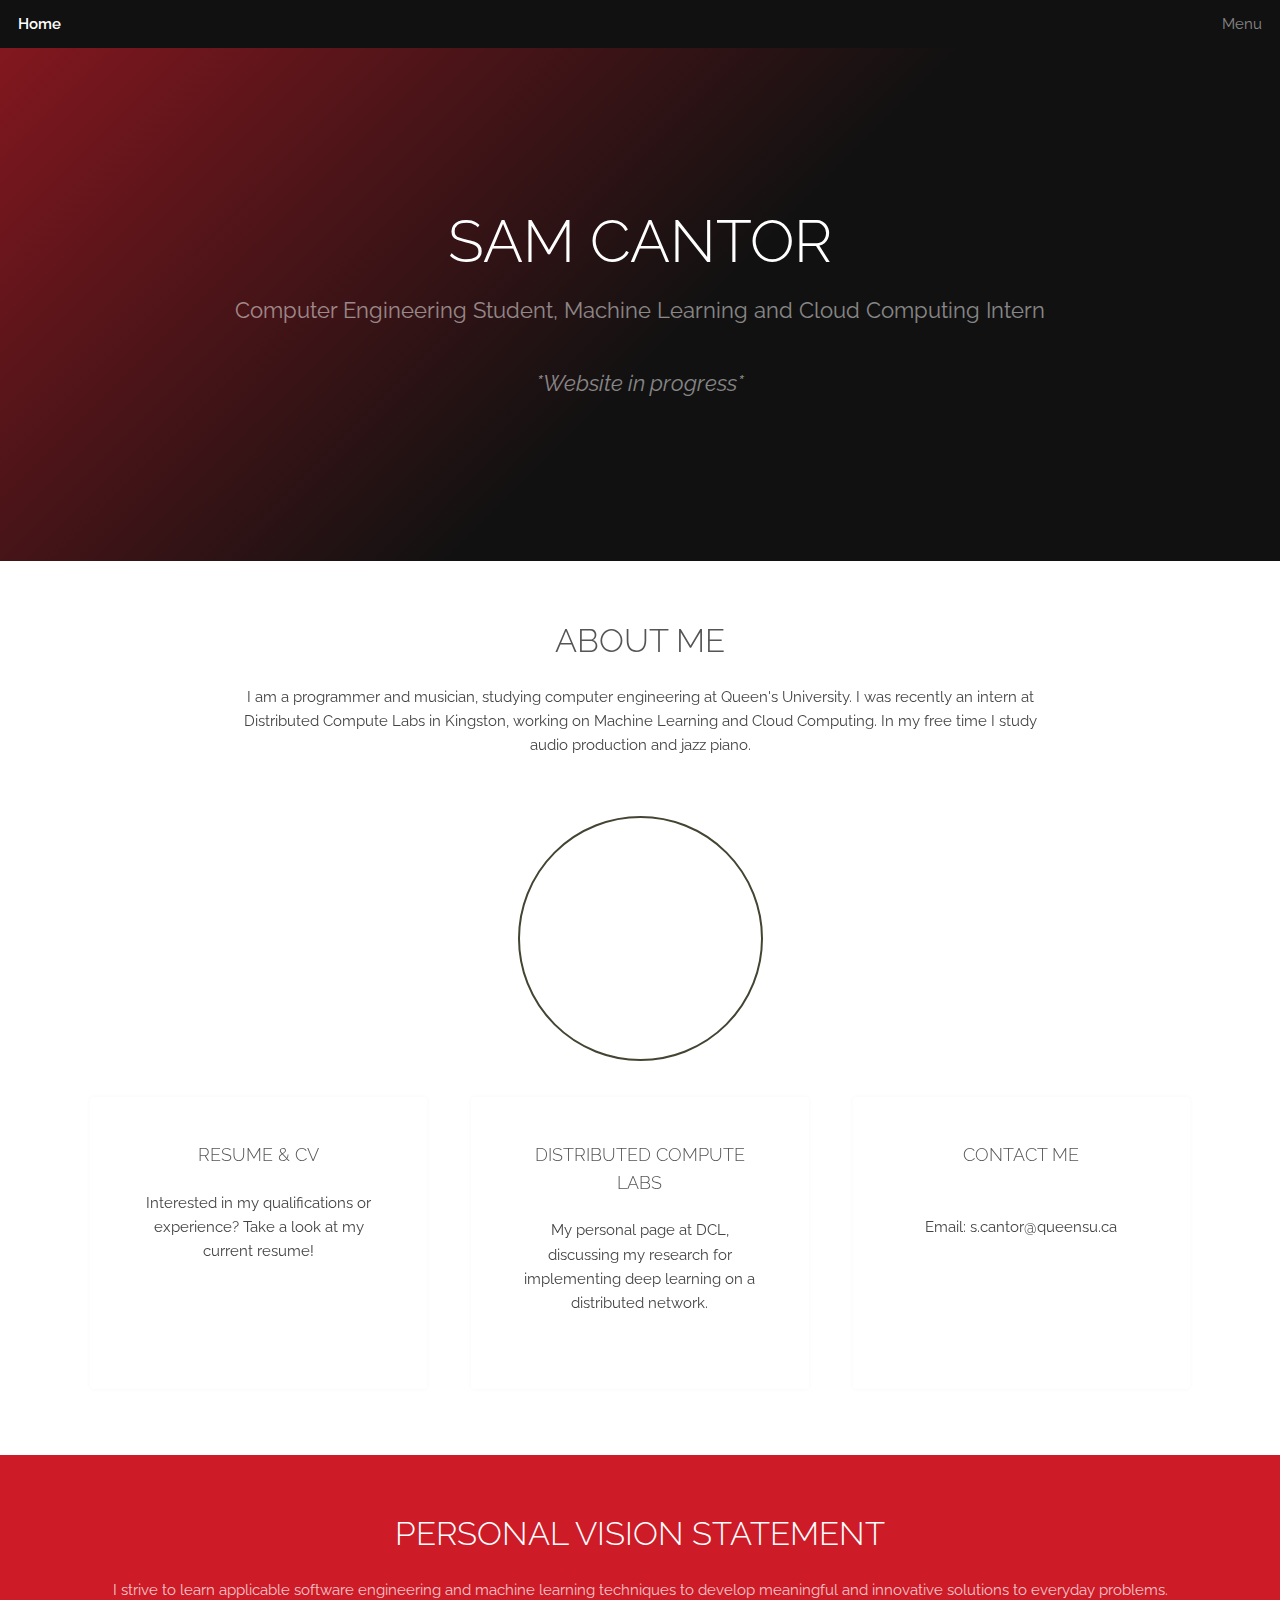
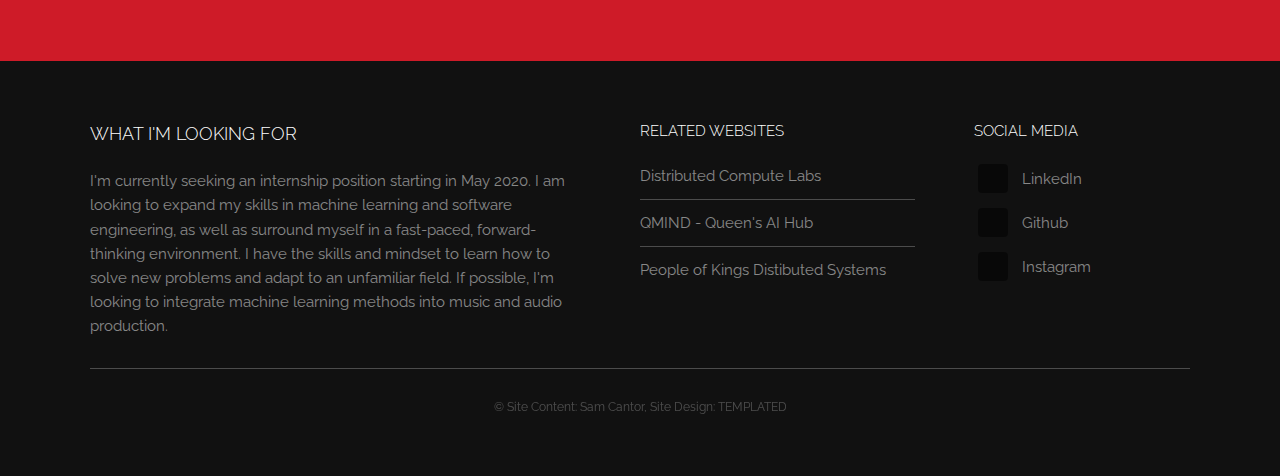
==== index.html @ db8bea30 "adding files from desktop" ====
﻿<!DOCTYPE HTML>
<!--
	Industrious by TEMPLATED
	templated.co @templatedco
	Released for free under the Creative Commons Attribution 3.0 license (templated.co/license)
-->
<html>
	<head>
		<title>Sam Cantor's Website</title>
		<meta charset="utf-8" />
		<meta name="viewport" content="width=device-width, initial-scale=1, user-scalable=no" />
		<meta name="description" content="" />
		<meta name="keywords" content="" />
		<link rel="stylesheet" href="assets/css/main.css" />
	</head>
	<body class="is-preload">

		<!-- Header -->
			<header id="header">
				<a class="logo" href="index.html">Home</a>
				<nav>
					<a href="#menu">Menu</a>
				</nav>
			</header>

		<!-- Nav -->
			<nav id="menu">
				<ul class="links">
					<li><a href="index.html">Home</a></li>
					<li><a href="resume.html">Resume & CV</a></li>
					<li><a href="projects.html">Projects</a></li>
					<!-- <li><a href="elements.html">Elements</a></li>
					<li><a href="generic.html">Generic</a></li> -->
				</ul>
			</nav>

		<!-- Banner -->
			<section id="banner">
				<div class="inner">
					<h1>Sam Cantor</h1>
					<p>Computer Engineering Student, Machine Learning and Cloud Computing Intern <br> <br>
						<i>*Website in progress*</i></p>
				</div>
				<picture src="images/campq"></picture>
			</section>

		<!-- Highlights -->
			<section class="wrapper">
				<div class="inner">
					
					<header class="special">
						<h2>About Me</h2>
						<p>I am a programmer and musician, studying computer engineering at Queen's University. I was recently an intern at
							Distributed Compute Labs in Kingston, working on Machine Learning and Cloud Computing. In my free time I study
							audio production and jazz piano.
						</p>
					</header>
					<div class ='headshot'></div>
					<div class="highlights">
						<section>
							<div class="content">
								<header>
									<a href="resume.html" class="icon fa-vcard-o"><span class="label">Icon</span></a>
									<h3>Resume & CV</h3>
								</header>
								<p>Interested in my qualifications or experience? Take a look at my current resume!</p>
							</div>
						</section>
						<section>
							<div class="content">
								<header>
									<a href="https://people.kingsds.network/samcantor/" class="icon fa-line-chart"><span class="label">Icon</span></a>
									<h3>Distributed Compute Labs</h3>
								</header>
								<p>My personal page at DCL, discussing my research for implementing deep learning on a distributed network.</p>
							</div>
						</section>
						<section>
							<div class="content">
								<header>
									<a id="contact-button" class="icon fa-qrcode"><span class="label">Icon</span></a>
									<h3>Contact Me</h3>
								</header>
								<br>
								<p>Email: s.cantor@queensu.ca <br></p>
								<!-- <p>If you'd like to reach out to me regarding any questions, ideas, or collaborations.</p> -->
							</div>
						</section>
						<!--
						<section>
							<div class="content">
								<header>
									<a href="#" class="icon fa-files-o"><span class="label">Icon</span></a>
									<h3>Research Papers</h3>
								</header>
								<p>Informal research papers covering my current areas of study. Topics include Deep Learning, Cloud Computing,
									Natural Language Processing, and more.
								</p>
							</div>
						</section>
						<section>
							<div class="content">
								<header>
									<a href="projects.html" class="icon fa-floppy-o"><span class="label">Icon</span></a>
									<h3>Projects</h3>
								</header>
								<p>A glimpse at some of my past and current programming projects, including Machine Learning applications and other related fields.</p>
							</div>
						</section>
						<section>
							<div class="content">
								<header>
									<a href="#" class="icon fa-music"><span class="label">Icon</span></a>
									<h3>My Music</h3>
								</header>
								<p>My music qualifications and experience, along with some recordings of my music.</p> 
							</div>
						</section>
					-->
					</div>
				</div>
			</section>

		<!-- CTA -->
			<section id="cta" class="wrapper">
				<div class="inner">
					<h2>Personal Vision Statement</h2>
					<p>I strive to learn applicable software engineering and machine learning techniques to develop meaningful and
						innovative solutions to everyday problems.
					</p>
				</div>
			</section>

			
		<!-- Testimonials -->
		<!--
			<section class="wrapper">
				<div class="inner">
					<header class="special">
						<h2>Faucibus consequat lorem</h2>
						<p>In arcu accumsan arcu adipiscing accumsan orci ac. Felis id enim aliquet. Accumsan ac integer lobortis commodo ornare aliquet accumsan erat tempus amet porttitor.</p>
					</header>
					<div class="testimonials">
						<section>
							<div class="content">
								<blockquote>
									<p>Nunc lacinia ante nunc ac lobortis ipsum. Interdum adipiscing gravida odio porttitor sem non mi integer non faucibus.</p>
								</blockquote>
								<div class="author">
									<div class="image">
										<img src="images/pic01.jpg" alt="" />
									</div>
									<p class="credit">- <strong>Jane Doe</strong> <span>CEO - ABC Inc.</span></p>
								</div>
							</div>
						</section>
						<section>
							<div class="content">
								<blockquote>
									<p>Nunc lacinia ante nunc ac lobortis ipsum. Interdum adipiscing gravida odio porttitor sem non mi integer non faucibus.</p>
								</blockquote>
								<div class="author">
									<div class="image">
										<img src="images/pic03.jpg" alt="" />
									</div>
									<p class="credit">- <strong>John Doe</strong> <span>CEO - ABC Inc.</span></p>
								</div>
							</div>
						</section>
						<section>
							<div class="content">
								<blockquote>
									<p>Nunc lacinia ante nunc ac lobortis ipsum. Interdum adipiscing gravida odio porttitor sem non mi integer non faucibus.</p>
								</blockquote>
								<div class="author">
									<div class="image">
										<img src="images/pic02.jpg" alt="" />
									</div>
									<p class="credit">- <strong>Janet Smith</strong> <span>CEO - ABC Inc.</span></p>
								</div>
							</div>
						</section>
					</div>
				</div>
			</section>
		-->
		
		<!-- Footer -->
			<footer id="footer">
				<div class="inner">
					<div class="content">
						<section>
							<h3>What I'm Looking For</h3>
							<p>I'm currently seeking an internship position starting in May 2020. I am looking to expand my skills in machine learning and software engineering,
								as well as surround myself in a fast-paced, forward-thinking environment. I have the skills and mindset to learn how to solve new problems and adapt
								to an unfamiliar field. If possible, I'm looking to integrate machine learning methods into music and audio production.
							</p>
						</section>
						<section>
							<h4>Related Websites</h4>
							<ul class="alt">
								<li><a href="https://distributed.computer/">Distributed Compute Labs</a></li>
								<li><a href="https://www.qmind.ca">QMIND - Queen's AI Hub</a></li>
								<li><a href="https://people.kingsds.network/">People of Kings Distibuted Systems</a></li>
							</ul>
						</section>
						<section>
							<h4>Social Media</h4>
							<ul class="plain">
								<li><a href="https://www.linkedin.com/in/sam-cantor/" target = "_blank"><i class="icon fa-linkedin">&nbsp;</i>LinkedIn</a></li>
								<li><a href="https://github.com/sjcantor" target = "_blank"><i class="icon fa-github">&nbsp;</i>Github</a></li>
								<li><a href="https://www.instagram.com/samcantor91/" target = "_blank"><i class="icon fa-instagram">&nbsp;</i>Instagram</a></li>
							</ul>
						</section>
					</div>
					<div class="copyright">
						&copy; Site Content: Sam Cantor, Site Design: <a href="https://templated.co/">TEMPLATED</a>
					</div>
				</div>
			</footer>

		<script>
			window.onload = function() {
		
				document.querySelector('#contact-button').addEventListener('click', function() {
				copyEmail();
				})

			}
		</script>

		<!-- Scripts -->
			<script src="assets/js/jquery.min.js"></script>
			<script src="assets/js/browser.min.js"></script>
			<script src="assets/js/breakpoints.min.js"></script>
			<script src="assets/js/util.js"></script>
			<script src="assets/js/main.js"></script>

	</body>
</html>
---- assets/css/main.css ----
@import url(font-awesome.min.css);
@import url("https://fonts.googleapis.com/css?family=Raleway:200,300,400,500,600");
/*
	Industrious by TEMPLATED
	templated.co @templatedco
	Released for free under the Creative Commons Attribution 3.0 license (templated.co/license)
*/
/* Basic */
@-ms-viewport {
  width: device-width; }
body {
  -ms-overflow-style: scrollbar; }

@media screen and (max-width: 480px) {
  html, body {
    min-width: 320px; } }
html {
  box-sizing: border-box; }

*, *:before, *:after {
  box-sizing: inherit; }

.headshot {
  position: relative;
  height: calc(735px/3);
  width: calc(735px/3);
  background-image: url(../../images/sam.jpg); /* 800px × 735px */
  background-size: cover;
  /* background-position: 95% 50%; */
  border: 2px solid #443;
  border-radius: 100%;
  margin-right: 1.5em;
  margin-top: 1em;
  margin-bottom: 1em;
  /* float: left; */
  margin: 0 auto;
}

body {
  background: #ffffff; }
  body.is-preload *, body.is-preload *:before, body.is-preload *:after {
    -moz-animation: none !important;
    -webkit-animation: none !important;
    -ms-animation: none !important;
    animation: none !important;
    -moz-transition: none !important;
    -webkit-transition: none !important;
    -ms-transition: none !important;
    transition: none !important; }

html, body, div, span, applet, object,
iframe, h1, h2, h3, h4, h5, h6, p, blockquote,
pre, a, abbr, acronym, address, big, cite,
code, del, dfn, em, img, ins, kbd, q, s, samp,
small, strike, strong, sub, sup, tt, var, b,
u, i, center, dl, dt, dd, ol, ul, li, fieldset,
form, label, legend, table, caption, tbody,
tfoot, thead, tr, th, td, article, aside,
canvas, details, embed, figure, figcaption,
footer, header, hgroup, menu, nav, output, ruby,
section, summary, time, mark, audio, video {
  margin: 0;
  padding: 0;
  border: 0;
  font-size: 100%;
  font: inherit;
  vertical-align: baseline; }

article, aside, details, figcaption, figure,
footer, header, hgroup, menu, nav, section {
  display: block; }

body {
  line-height: 1; }

ol, ul {
  list-style: none; }

blockquote, q {
  quotes: none; }
  blockquote:before, blockquote:after, q:before, q:after {
    content: '';
    content: none; }

table {
  border-collapse: collapse;
  border-spacing: 0; }

body {
  -webkit-text-size-adjust: none; }

mark {
  background-color: transparent;
  color: inherit; }

input::-moz-focus-inner {
  border: 0;
  padding: 0; }

input, select, textarea {
  -moz-appearance: none;
  -webkit-appearance: none;
  -ms-appearance: none;
  appearance: none; }

/* Typography */
html {
  font-size: 13pt; }
  @media screen and (max-width: 1680px) {
    html {
      font-size: 11pt; } }
  @media screen and (max-width: 980px) {
    html {
      font-size: 12pt; } }
  @media screen and (max-width: 480px) {
    html {
      font-size: 11pt; } }

body {
  background-color: #ffffff;
  color: #444444; }

body, input, select, textarea {
  font-family: "Raleway", Arial, Helvetica, sans-serif;
  font-weight: 400;
  font-size: 1rem;
  line-height: 1.65; }

a {
  -moz-transition: color 0.2s ease-in-out;
  -webkit-transition: color 0.2s ease-in-out;
  -ms-transition: color 0.2s ease-in-out;
  transition: color 0.2s ease-in-out;
  text-decoration: underline; }
  a:hover {
    text-decoration: none; }

strong, b {
  font-weight: 600; }

em, i {
  font-style: italic; }

p {
  margin: 0 0 2rem 0; }

header.special {
  text-align: center;
  margin-bottom: 4rem; }
  header.special p {
    max-width: 75%;
    margin-left: auto;
    margin-right: auto; }

h1, h2, h3, h4, h5, h6 {
  font-weight: 300;
  line-height: 1.5;
  text-transform: uppercase;
  margin: 0 0 1.5rem 0; }
  h1 a, h2 a, h3 a, h4 a, h5 a, h6 a {
    color: inherit;
    text-decoration: none; }

h1 {
  font-size: 3rem;
  line-height: 1.2; }

h2 {
  font-size: 2.25rem;
  line-height: 1.3; }

h3 {
  font-size: 1.25rem; }

h4 {
  font-size: 1rem; }

h5 {
  font-size: 0.9rem; }

h6 {
  font-size: 0.7rem; }

@media screen and (max-width: 736px) {
  h1 {
    font-size: 2.75rem;
    line-height: 1.3; }

  h2 {
    font-size: 1.75rem;
    line-height: 1.5; }

  h3 {
    font-size: 1.25rem; } }
sub {
  font-size: 0.8rem;
  position: relative;
  top: 0.5rem; }

sup {
  font-size: 0.8rem;
  position: relative;
  top: -0.5rem; }

blockquote {
  border-left: solid 0.5rem;
  font-style: italic;
  margin: 0 0 2rem 0;
  padding: 1rem 0 1rem 2rem; }

code {
  border-radius: 4px;
  border: solid 1px;
  font-family: "Courier New", monospace;
  font-size: 0.9rem;
  margin: 0 0.25rem;
  padding: 0.25rem 0.65rem; }

pre {
  -webkit-overflow-scrolling: touch;
  font-family: "Courier New", monospace;
  font-size: 0.9rem;
  margin: 0 0 2rem 0; }
  pre code {
    display: block;
    line-height: 1.75;
    padding: 1rem 1.5rem;
    overflow-x: auto; }

hr {
  border: 0;
  border-bottom: solid 1px;
  margin: 2rem 0; }
  hr.major {
    margin: 4rem 0; }

input, select, textarea {
  color: #555555; }

a {
  color: #ce1b28; }

strong, b {
  color: #555555; }

h1, h2, h3, h4, h5, h6 {
  color: #555555; }

blockquote {
  border-left-color: rgba(0, 0, 0, 0.25); }

code {
  background: rgba(0, 0, 0, 0.075);
  border-color: rgba(0, 0, 0, 0.25); }

hr {
  border-bottom-color: rgba(0, 0, 0, 0.25); }

/* Inner */
.inner {
  margin: 0 auto;
  width: 75rem;
  max-width: calc(100% - 6rem); }
  @media screen and (max-width: 480px) {
    .inner {
      max-width: calc(100% - 3rem); } }

/* Button */
input[type="submit"],
input[type="reset"],
input[type="button"],
button,
.button {
  -moz-appearance: none;
  -webkit-appearance: none;
  -ms-appearance: none;
  appearance: none;
  -moz-transition: background-color 0.2s ease-in-out, box-shadow 0.2s ease-in-out, color 0.2s ease-in-out;
  -webkit-transition: background-color 0.2s ease-in-out, box-shadow 0.2s ease-in-out, color 0.2s ease-in-out;
  -ms-transition: background-color 0.2s ease-in-out, box-shadow 0.2s ease-in-out, color 0.2s ease-in-out;
  transition: background-color 0.2s ease-in-out, box-shadow 0.2s ease-in-out, color 0.2s ease-in-out;
  border: 0;
  border-radius: 4px;
  cursor: pointer;
  display: inline-block;
  font-weight: 600;
  height: 3.25rem;
  line-height: 3.25rem;
  padding: 0 1.75rem;
  text-align: center;
  text-decoration: none;
  white-space: nowrap; }
  input[type="submit"].small,
  input[type="reset"].small,
  input[type="button"].small,
  button.small,
  .button.small {
    font-size: 0.8rem;
    height: 2.4375rem;
    line-height: 2.4375rem;
    padding: 0 1.25rem; }
  input[type="submit"].large,
  input[type="reset"].large,
  input[type="button"].large,
  button.large,
  .button.large {
    font-size: 1.35rem;
    height: 4.0625rem;
    line-height: 4.0625rem;
    padding: 0 2rem; }
  input[type="submit"].wide,
  input[type="reset"].wide,
  input[type="button"].wide,
  button.wide,
  .button.wide {
    min-width: 13rem; }
  input[type="submit"].icon:before,
  input[type="reset"].icon:before,
  input[type="button"].icon:before,
  button.icon:before,
  .button.icon:before {
    margin-right: 0.5rem; }
  input[type="submit"].fit,
  input[type="reset"].fit,
  input[type="button"].fit,
  button.fit,
  .button.fit {
    width: 100%; }
  input[type="submit"].disabled, input[type="submit"]:disabled,
  input[type="reset"].disabled,
  input[type="reset"]:disabled,
  input[type="button"].disabled,
  input[type="button"]:disabled,
  button.disabled,
  button:disabled,
  .button.disabled,
  .button:disabled {
    pointer-events: none;
    opacity: 0.25; }

input[type="submit"],
input[type="reset"],
input[type="button"],
button,
.button {
  background-color: transparent;
  box-shadow: inset 0 0 0 1px #555555;
  color: #555555 !important; }
  input[type="submit"]:hover,
  input[type="reset"]:hover,
  input[type="button"]:hover,
  button:hover,
  .button:hover {
    box-shadow: inset 0 0 0 1px #ce1b28;
    color: #ce1b28 !important; }
    input[type="submit"]:hover:active,
    input[type="reset"]:hover:active,
    input[type="button"]:hover:active,
    button:hover:active,
    .button:hover:active {
      background-color: rgba(206, 27, 40, 0.25); }
  input[type="submit"].primary,
  input[type="reset"].primary,
  input[type="button"].primary,
  button.primary,
  .button.primary {
    box-shadow: none;
    background-color: #ce1b28;
    color: #ffffff !important; }
    input[type="submit"].primary:hover,
    input[type="reset"].primary:hover,
    input[type="button"].primary:hover,
    button.primary:hover,
    .button.primary:hover {
      background-color: #e2212f;
      box-shadow: none; }
      input[type="submit"].primary:hover:active,
      input[type="reset"].primary:hover:active,
      input[type="button"].primary:hover:active,
      button.primary:hover:active,
      .button.primary:hover:active {
        background-color: #b71824; }

/* Form */
form {
  margin: 0 0 2rem 0; }

input[type="text"],
input[type="password"],
input[type="email"],
input[type="tel"],
input[type="search"],
input[type="url"],
select,
textarea {
  -moz-appearance: none;
  -webkit-appearance: none;
  -ms-appearance: none;
  appearance: none;
  border-radius: 4px;
  border: none;
  border: solid 1px;
  color: inherit;
  display: block;
  outline: 0;
  padding: 0 1rem;
  text-decoration: none;
  width: 100%; }
  input[type="text"]:invalid,
  input[type="password"]:invalid,
  input[type="email"]:invalid,
  input[type="tel"]:invalid,
  input[type="search"]:invalid,
  input[type="url"]:invalid,
  select:invalid,
  textarea:invalid {
    box-shadow: none; }

label {
  display: block;
  font-size: 1rem;
  font-weight: 600;
  margin: 0 0 1rem 0; }

input[type="text"],
input[type="password"],
input[type="email"],
input[type="tel"],
input[type="search"],
input[type="url"] {
  height: 3.25rem; }

select {
  background-size: 1.25rem;
  background-repeat: no-repeat;
  background-position: calc(100% - 1rem) center;
  height: 3.25rem;
  padding-right: 3.25rem;
  text-overflow: ellipsis; }
  select:focus::-ms-value {
    background-color: transparent; }
  select::-ms-expand {
    display: none; }

textarea {
  padding: 0.75rem 1rem; }

input[type="checkbox"],
input[type="radio"] {
  -moz-appearance: none;
  -webkit-appearance: none;
  -ms-appearance: none;
  appearance: none;
  display: block;
  float: left;
  margin-right: -2rem;
  opacity: 0;
  width: 1rem;
  z-index: -1; }
  input[type="checkbox"] + label,
  input[type="radio"] + label {
    text-decoration: none;
    cursor: pointer;
    display: inline-block;
    font-size: 1rem;
    font-weight: 400;
    padding-left: 2.825rem;
    padding-right: 0.875rem;
    position: relative; }
    input[type="checkbox"] + label:before,
    input[type="radio"] + label:before {
      -moz-osx-font-smoothing: grayscale;
      -webkit-font-smoothing: antialiased;
      font-family: FontAwesome;
      font-style: normal;
      font-weight: normal;
      text-transform: none !important; }
    input[type="checkbox"] + label:before,
    input[type="radio"] + label:before {
      border-radius: 4px;
      border: solid 1px;
      content: '';
      display: inline-block;
      height: 1.95rem;
      left: 0;
      line-height: 1.86875rem;
      position: absolute;
      text-align: center;
      top: -0.1625rem;
      width: 1.95rem; }
  input[type="checkbox"]:checked + label:before,
  input[type="radio"]:checked + label:before {
    content: '\f00c'; }

input[type="checkbox"] + label:before {
  border-radius: 4px; }

input[type="radio"] + label:before {
  border-radius: 100%; }

::-webkit-input-placeholder {
  opacity: 1.0; }

:-moz-placeholder {
  opacity: 1.0; }

::-moz-placeholder {
  opacity: 1.0; }

:-ms-input-placeholder {
  opacity: 1.0; }

label {
  color: #555555; }

input[type="text"],
input[type="password"],
input[type="email"],
input[type="tel"],
input[type="search"],
input[type="url"],
select,
textarea {
  background-color: rgba(0, 0, 0, 0.075);
  border-color: rgba(0, 0, 0, 0.25); }
  input[type="text"]:focus,
  input[type="password"]:focus,
  input[type="email"]:focus,
  input[type="tel"]:focus,
  input[type="search"]:focus,
  input[type="url"]:focus,
  select:focus,
  textarea:focus {
    border-color: #ce1b28;
    box-shadow: 0 0 0 1px #ce1b28; }

select {
  background-image: url("data:image/svg+xml;charset=utf8,%3Csvg xmlns='http://www.w3.org/2000/svg' width='40' height='40' preserveAspectRatio='none' viewBox='0 0 40 40'%3E%3Cpath d='M9.4,12.3l10.4,10.4l10.4-10.4c0.2-0.2,0.5-0.4,0.9-0.4c0.3,0,0.6,0.1,0.9,0.4l3.3,3.3c0.2,0.2,0.4,0.5,0.4,0.9 c0,0.4-0.1,0.6-0.4,0.9L20.7,31.9c-0.2,0.2-0.5,0.4-0.9,0.4c-0.3,0-0.6-0.1-0.9-0.4L4.3,17.3c-0.2-0.2-0.4-0.5-0.4-0.9 c0-0.4,0.1-0.6,0.4-0.9l3.3-3.3c0.2-0.2,0.5-0.4,0.9-0.4S9.1,12.1,9.4,12.3z' fill='rgba(0, 0, 0, 0.25)' /%3E%3C/svg%3E"); }
  select option {
    color: #444444;
    background-color: #ffffff; }

input[type="checkbox"] + label,
input[type="radio"] + label {
  color: #444444; }
  input[type="checkbox"] + label:before,
  input[type="radio"] + label:before {
    background: rgba(0, 0, 0, 0.075);
    border-color: rgba(0, 0, 0, 0.25); }
input[type="checkbox"]:checked + label:before,
input[type="radio"]:checked + label:before {
  background-color: #ce1b28;
  border-color: #ce1b28;
  color: #ffffff; }
input[type="checkbox"]:focus + label:before,
input[type="radio"]:focus + label:before {
  border-color: #ce1b28;
  box-shadow: 0 0 0 1px #ce1b28; }

::-webkit-input-placeholder {
  color: #bbbbbb !important; }

:-moz-placeholder {
  color: #bbbbbb !important; }

::-moz-placeholder {
  color: #bbbbbb !important; }

:-ms-input-placeholder {
  color: #bbbbbb !important; }

/* List */
ol {
  list-style: decimal;
  margin: 0 0 2rem 0;
  padding-left: 1.25rem; }
  ol li {
    padding-left: 0.25rem; }

ul {
  list-style: disc;
  margin: 0 0 2rem 0;
  padding-left: 1rem; }
  ul li {
    padding-left: 0.325rem; }
  ul.plain {
    list-style: none;
    padding-left: 0; }
    ul.plain li {
      margin-bottom: 1rem; }
      ul.plain li .icon {
        border-radius: 4px;
        color: #ffffff;
        display: inline-block;
        margin-right: 1rem;
        text-align: center;
        width: 2rem;
        height: 2rem;
        line-height: 2rem;
        background: rgba(0, 0, 0, 0.5); }
  ul.alt {
    list-style: none;
    padding-left: 0; }
    ul.alt li {
      border-top: solid 1px;
      padding: 0.75rem 0; }
      ul.alt li:first-child {
        border-top: 0;
        padding-top: 0; }
      ul.alt li:last-child {
        padding-bottom: 0; }

dl {
  margin: 0 0 2rem 0; }
  dl dt {
    display: block;
    font-weight: 600;
    margin: 0 0 1rem 0; }
  dl dd {
    margin-left: 1.5rem; }

ul.alt li {
  border-top-color: rgba(0, 0, 0, 0.25); }

/* Table */
.table-wrapper {
  -webkit-overflow-scrolling: touch;
  overflow-x: auto; }

table {
  margin: 0 0 2rem 0;
  width: 100%; }
  table tbody tr {
    border: solid 1px;
    border-left: 0;
    border-right: 0; }
  table td {
    padding: 0.75rem 0.75rem; }
  table th {
    font-size: 0.9rem;
    font-weight: 600;
    padding: 0 0.75rem 0.75rem 0.75rem;
    text-align: left; }
  table thead {
    border-bottom: solid 2px; }
  table tfoot {
    border-top: solid 2px; }
  table.alt {
    border-collapse: separate; }
    table.alt tbody tr td {
      border: solid 1px;
      border-left-width: 0;
      border-top-width: 0; }
      table.alt tbody tr td:first-child {
        border-left-width: 1px; }
    table.alt tbody tr:first-child td {
      border-top-width: 1px; }
    table.alt thead {
      border-bottom: 0; }
    table.alt tfoot {
      border-top: 0; }

table tbody tr {
  border-color: rgba(0, 0, 0, 0.25); }
  table tbody tr:nth-child(2n + 1) {
    background-color: rgba(0, 0, 0, 0.075); }
table th {
  color: #555555; }
table thead {
  border-bottom-color: rgba(0, 0, 0, 0.25); }
table tfoot {
  border-top-color: rgba(0, 0, 0, 0.25); }
table.alt tbody tr td {
  border-color: rgba(0, 0, 0, 0.25); }

/* Highlights */
.highlights {
  width: 100%;
  margin: 2.5rem 0;
  display: -moz-flex;
  display: -webkit-flex;
  display: -ms-flex;
  display: flex;
  -moz-flex-wrap: wrap;
  -webkit-flex-wrap: wrap;
  -ms-flex-wrap: wrap;
  flex-wrap: wrap;
  -moz-align-items: -moz-stretch;
  -webkit-align-items: -webkit-stretch;
  -ms-align-items: -ms-stretch;
  align-items: stretch; }
  .highlights > * {
    -moz-flex-shrink: 1;
    -webkit-flex-shrink: 1;
    -ms-flex-shrink: 1;
    flex-shrink: 1;
    -moz-flex-grow: 0;
    -webkit-flex-grow: 0;
    -ms-flex-grow: 0;
    flex-grow: 0; }
  .highlights > * {
    width: 33.3333333333%; }
  .highlights > * {
    padding: 1.5rem;
    width: calc(33.3333333333% + 1rem); }
  .highlights > :nth-child(-n + 3) {
    padding-top: 0; }
  .highlights > :nth-last-child(-n + 3) {
    padding-bottom: 0; }
  .highlights > :nth-child(3n + 1) {
    padding-left: 0; }
  .highlights > :nth-child(3n) {
    padding-right: 0; }
  .highlights > :nth-child(3n + 1),
  .highlights > :nth-child(3n) {
    width: calc(33.3333333333% + -0.5rem); }
  .highlights .content {
    border-radius: 4px;
    height: 100%;
    padding: 3rem;
    text-align: center; }
    .highlights .content .icon {
      font-size: 5rem; }
  .highlights > div > :last-child {
    margin-bottom: 0; }
  @media screen and (max-width: 980px) {
    .highlights > * {
      width: 50%; }
    .highlights > * {
      padding: 1rem;
      width: calc(33.3333333333% + 0.6666666667rem); }
    .highlights > :nth-child(-n + 3) {
      padding-top: 1rem; }
    .highlights > :nth-last-child(-n + 3) {
      padding-bottom: 1rem; }
    .highlights > :nth-child(3n + 1) {
      padding-left: 1rem; }
    .highlights > :nth-child(3n) {
      padding-right: 1rem; }
    .highlights > :nth-child(3n + 1),
    .highlights > :nth-child(3n) {
      padding: 1rem;
      width: calc(50% + 1rem); }
    .highlights > * {
      padding: 1rem;
      width: calc(50% + 1rem); }
    .highlights > :nth-child(-n + 2) {
      padding-top: 0; }
    .highlights > :nth-last-child(-n + 2) {
      padding-bottom: 0; }
    .highlights > :nth-child(2n + 1) {
      padding-left: 0; }
    .highlights > :nth-child(2n) {
      padding-right: 0; }
    .highlights > :nth-child(2n + 1),
    .highlights > :nth-child(2n) {
      width: calc(50% + 0rem); }
    .highlights .content {
      padding: 2rem; } }
  @media screen and (max-width: 736px) {
    .highlights > * {
      width: 100%; }
    .highlights > * {
      padding: 1rem;
      width: calc(33.3333333333% + 0.6666666667rem); }
    .highlights > :nth-child(-n + 3) {
      padding-top: 1rem; }
    .highlights > :nth-last-child(-n + 3) {
      padding-bottom: 1rem; }
    .highlights > :nth-child(3n + 1) {
      padding-left: 1rem; }
    .highlights > :nth-child(3n) {
      padding-right: 1rem; }
    .highlights > :nth-child(3n + 1),
    .highlights > :nth-child(3n) {
      padding: 1rem;
      width: calc(100% + 2rem); }
    .highlights > * {
      padding: 1rem;
      width: calc(50% + 1rem); }
    .highlights > :nth-child(-n + 2) {
      padding-top: 1rem; }
    .highlights > :nth-last-child(-n + 2) {
      padding-bottom: 1rem; }
    .highlights > :nth-child(2n + 1) {
      padding-left: 1rem; }
    .highlights > :nth-child(2n) {
      padding-right: 1rem; }
    .highlights > :nth-child(2n + 1),
    .highlights > :nth-child(2n) {
      padding: 1rem;
      width: calc(100% + 2rem); }
    .highlights > * {
      padding: 1rem;
      width: calc(100% + 2rem); }
    .highlights > :nth-child(-n + 1) {
      padding-top: 0; }
    .highlights > :nth-last-child(-n + 1) {
      padding-bottom: 0; }
    .highlights > :nth-child(1n + 1) {
      padding-left: 0; }
    .highlights > :nth-child(1n) {
      padding-right: 0; }
    .highlights > :nth-child(1n + 1),
    .highlights > :nth-child(1n) {
      width: calc(100% + 1rem); } }

.highlights .content {
  background: #ffffff;
  box-shadow: 0px 0px 4px 1px rgba(0, 0, 0, 0.025); }

/* Testimonials */
.testimonials {
  margin: 2.5rem 0;
  width: 100%;
  display: -moz-flex;
  display: -webkit-flex;
  display: -ms-flex;
  display: flex;
  -moz-flex-wrap: wrap;
  -webkit-flex-wrap: wrap;
  -ms-flex-wrap: wrap;
  flex-wrap: wrap;
  -moz-align-items: -moz-stretch;
  -webkit-align-items: -webkit-stretch;
  -ms-align-items: -ms-stretch;
  align-items: stretch; }
  .testimonials > * {
    -moz-flex-shrink: 1;
    -webkit-flex-shrink: 1;
    -ms-flex-shrink: 1;
    flex-shrink: 1;
    -moz-flex-grow: 0;
    -webkit-flex-grow: 0;
    -ms-flex-grow: 0;
    flex-grow: 0; }
  .testimonials > * {
    width: 33.3333333333%; }
  .testimonials > * {
    padding: 1.5rem;
    width: calc(33.3333333333% + 1rem); }
  .testimonials > :nth-child(-n + 3) {
    padding-top: 0; }
  .testimonials > :nth-last-child(-n + 3) {
    padding-bottom: 0; }
  .testimonials > :nth-child(3n + 1) {
    padding-left: 0; }
  .testimonials > :nth-child(3n) {
    padding-right: 0; }
  .testimonials > :nth-child(3n + 1),
  .testimonials > :nth-child(3n) {
    width: calc(33.3333333333% + -0.5rem); }
  .testimonials .content {
    border-radius: 4px;
    height: 100%;
    padding: 3rem; }
    .testimonials .content .author {
      display: -moz-flex;
      display: -webkit-flex;
      display: -ms-flex;
      display: flex;
      -moz-align-items: center;
      -webkit-align-items: center;
      -ms-align-items: center;
      align-items: center; }
      .testimonials .content .author blockquote {
        margin: 0; }
      .testimonials .content .author .image {
        margin-right: 2rem;
        width: 20%; }
        .testimonials .content .author .image img {
          border-radius: 100%;
          max-width: 100%; }
    .testimonials .content .credit {
      font-size: 0.75rem; }
    .testimonials .content p:last-child {
      margin: 0; }
  .testimonials > div > :last-child {
    margin-bottom: 0; }
  @media screen and (max-width: 980px) {
    .testimonials > * {
      width: 50%; }
    .testimonials > * {
      padding: 1rem;
      width: calc(33.3333333333% + 0.6666666667rem); }
    .testimonials > :nth-child(-n + 3) {
      padding-top: 1rem; }
    .testimonials > :nth-last-child(-n + 3) {
      padding-bottom: 1rem; }
    .testimonials > :nth-child(3n + 1) {
      padding-left: 1rem; }
    .testimonials > :nth-child(3n) {
      padding-right: 1rem; }
    .testimonials > :nth-child(3n + 1),
    .testimonials > :nth-child(3n) {
      padding: 1rem;
      width: calc(50% + 1rem); }
    .testimonials > * {
      padding: 1rem;
      width: calc(50% + 1rem); }
    .testimonials > :nth-child(-n + 2) {
      padding-top: 0; }
    .testimonials > :nth-last-child(-n + 2) {
      padding-bottom: 0; }
    .testimonials > :nth-child(2n + 1) {
      padding-left: 0; }
    .testimonials > :nth-child(2n) {
      padding-right: 0; }
    .testimonials > :nth-child(2n + 1),
    .testimonials > :nth-child(2n) {
      width: calc(50% + 0rem); }
    .testimonials .content {
      padding: 2rem; } }
  @media screen and (max-width: 736px) {
    .testimonials > * {
      width: 100%; }
    .testimonials > * {
      padding: 1rem;
      width: calc(33.3333333333% + 0.6666666667rem); }
    .testimonials > :nth-child(-n + 3) {
      padding-top: 1rem; }
    .testimonials > :nth-last-child(-n + 3) {
      padding-bottom: 1rem; }
    .testimonials > :nth-child(3n + 1) {
      padding-left: 1rem; }
    .testimonials > :nth-child(3n) {
      padding-right: 1rem; }
    .testimonials > :nth-child(3n + 1),
    .testimonials > :nth-child(3n) {
      padding: 1rem;
      width: calc(100% + 2rem); }
    .testimonials > * {
      padding: 1rem;
      width: calc(50% + 1rem); }
    .testimonials > :nth-child(-n + 2) {
      padding-top: 1rem; }
    .testimonials > :nth-last-child(-n + 2) {
      padding-bottom: 1rem; }
    .testimonials > :nth-child(2n + 1) {
      padding-left: 1rem; }
    .testimonials > :nth-child(2n) {
      padding-right: 1rem; }
    .testimonials > :nth-child(2n + 1),
    .testimonials > :nth-child(2n) {
      padding: 1rem;
      width: calc(100% + 2rem); }
    .testimonials > * {
      padding: 1rem;
      width: calc(100% + 2rem); }
    .testimonials > :nth-child(-n + 1) {
      padding-top: 0; }
    .testimonials > :nth-last-child(-n + 1) {
      padding-bottom: 0; }
    .testimonials > :nth-child(1n + 1) {
      padding-left: 0; }
    .testimonials > :nth-child(1n) {
      padding-right: 0; }
    .testimonials > :nth-child(1n + 1),
    .testimonials > :nth-child(1n) {
      width: calc(100% + 1rem); } }

.testimonials .content {
  background: #ffffff;
  box-shadow: 0px 0px 4px 1px rgba(0, 0, 0, 0.025); }
  .testimonials .content .credit strong {
    color: #ce1b28; }

/* Actions */
ul.actions {
  display: -moz-flex;
  display: -webkit-flex;
  display: -ms-flex;
  display: flex;
  cursor: default;
  list-style: none;
  margin-left: -1rem;
  padding-left: 0; }
  ul.actions li {
    padding: 0 0 0 1rem;
    vertical-align: middle; }
  ul.actions.special {
    -moz-justify-content: center;
    -webkit-justify-content: center;
    -ms-justify-content: center;
    justify-content: center;
    width: calc(100% + 1rem); }
  ul.actions.stacked {
    -moz-flex-direction: column;
    -webkit-flex-direction: column;
    -ms-flex-direction: column;
    flex-direction: column;
    margin-left: 0; }
    ul.actions.stacked li {
      padding: 1.3rem 0 0 0; }
      ul.actions.stacked li:first-child {
        padding-top: 0; }
  ul.actions.fit {
    width: calc(100% + 1rem); }
    ul.actions.fit li {
      -moz-flex-grow: 1;
      -webkit-flex-grow: 1;
      -ms-flex-grow: 1;
      flex-grow: 1;
      -moz-flex-shrink: 1;
      -webkit-flex-shrink: 1;
      -ms-flex-shrink: 1;
      flex-shrink: 1;
      width: 100%; }
      ul.actions.fit li > * {
        width: 100%; }
    ul.actions.fit.stacked {
      width: 100%; }
  @media screen and (max-width: 480px) {
    ul.actions:not(.fixed) {
      -moz-flex-direction: column;
      -webkit-flex-direction: column;
      -ms-flex-direction: column;
      flex-direction: column;
      margin-left: 0;
      width: 100% !important; }
      ul.actions:not(.fixed) li {
        -moz-flex-grow: 1;
        -webkit-flex-grow: 1;
        -ms-flex-grow: 1;
        flex-grow: 1;
        -moz-flex-shrink: 1;
        -webkit-flex-shrink: 1;
        -ms-flex-shrink: 1;
        flex-shrink: 1;
        padding: 1rem 0 0 0;
        text-align: center;
        width: 100%; }
        ul.actions:not(.fixed) li > * {
          width: 100%; }
        ul.actions:not(.fixed) li:first-child {
          padding-top: 0; }
        ul.actions:not(.fixed) li input[type="submit"],
        ul.actions:not(.fixed) li input[type="reset"],
        ul.actions:not(.fixed) li input[type="button"],
        ul.actions:not(.fixed) li button,
        ul.actions:not(.fixed) li .button {
          width: 100%; }
          ul.actions:not(.fixed) li input[type="submit"].icon:before,
          ul.actions:not(.fixed) li input[type="reset"].icon:before,
          ul.actions:not(.fixed) li input[type="button"].icon:before,
          ul.actions:not(.fixed) li button.icon:before,
          ul.actions:not(.fixed) li .button.icon:before {
            margin-left: -0.5rem; } }

/* Grid */
.row {
  display: flex;
  flex-wrap: wrap;
  box-sizing: border-box; }
  .row > * {
    box-sizing: border-box; }
  .row.gtr-uniform > * > :last-child {
    margin-bottom: 0; }

.row > .imp {
  order: -1; }
.row > .col-1 {
  width: 8.3333333333%; }
.row > .off-1 {
  margin-left: 8.3333333333%; }
.row > .col-2 {
  width: 16.6666666667%; }
.row > .off-2 {
  margin-left: 16.6666666667%; }
.row > .col-3 {
  width: 25%; }
.row > .off-3 {
  margin-left: 25%; }
.row > .col-4 {
  width: 33.3333333333%; }
.row > .off-4 {
  margin-left: 33.3333333333%; }
.row > .col-5 {
  width: 41.6666666667%; }
.row > .off-5 {
  margin-left: 41.6666666667%; }
.row > .col-6 {
  width: 50%; }
.row > .off-6 {
  margin-left: 50%; }
.row > .col-7 {
  width: 58.3333333333%; }
.row > .off-7 {
  margin-left: 58.3333333333%; }
.row > .col-8 {
  width: 66.6666666667%; }
.row > .off-8 {
  margin-left: 66.6666666667%; }
.row > .col-9 {
  width: 75%; }
.row > .off-9 {
  margin-left: 75%; }
.row > .col-10 {
  width: 83.3333333333%; }
.row > .off-10 {
  margin-left: 83.3333333333%; }
.row > .col-11 {
  width: 91.6666666667%; }
.row > .off-11 {
  margin-left: 91.6666666667%; }
.row > .col-12 {
  width: 100%; }
.row > .off-12 {
  margin-left: 100%; }
.row.gtr-0 {
  margin-top: 0;
  margin-left: 0rem; }
  .row.gtr-0 > * {
    padding: 0 0 0 0rem; }
  .row.gtr-0.gtr-uniform {
    margin-top: 0rem; }
    .row.gtr-0.gtr-uniform > * {
      padding-top: 0rem; }
.row.gtr-25 {
  margin-top: 0;
  margin-left: -0.75rem; }
  .row.gtr-25 > * {
    padding: 0 0 0 0.75rem; }
  .row.gtr-25.gtr-uniform {
    margin-top: -0.75rem; }
    .row.gtr-25.gtr-uniform > * {
      padding-top: 0.75rem; }
.row.gtr-50 {
  margin-top: 0;
  margin-left: -1.5rem; }
  .row.gtr-50 > * {
    padding: 0 0 0 1.5rem; }
  .row.gtr-50.gtr-uniform {
    margin-top: -1.5rem; }
    .row.gtr-50.gtr-uniform > * {
      padding-top: 1.5rem; }
.row {
  margin-top: 0;
  margin-left: -3rem; }
  .row > * {
    padding: 0 0 0 3rem; }
  .row.gtr-uniform {
    margin-top: -3rem; }
    .row.gtr-uniform > * {
      padding-top: 3rem; }
.row.gtr-150 {
  margin-top: 0;
  margin-left: -4.5rem; }
  .row.gtr-150 > * {
    padding: 0 0 0 4.5rem; }
  .row.gtr-150.gtr-uniform {
    margin-top: -4.5rem; }
    .row.gtr-150.gtr-uniform > * {
      padding-top: 4.5rem; }
.row.gtr-200 {
  margin-top: 0;
  margin-left: -6rem; }
  .row.gtr-200 > * {
    padding: 0 0 0 6rem; }
  .row.gtr-200.gtr-uniform {
    margin-top: -6rem; }
    .row.gtr-200.gtr-uniform > * {
      padding-top: 6rem; }

@media screen and (max-width: 1680px) {
  .row {
    display: flex;
    flex-wrap: wrap;
    box-sizing: border-box; }
    .row > * {
      box-sizing: border-box; }
    .row.gtr-uniform > * > :last-child {
      margin-bottom: 0; }

  .row > .imp-xlarge {
    order: -1; }
  .row > .col-1-xlarge {
    width: 8.3333333333%; }
  .row > .off-1-xlarge {
    margin-left: 8.3333333333%; }
  .row > .col-2-xlarge {
    width: 16.6666666667%; }
  .row > .off-2-xlarge {
    margin-left: 16.6666666667%; }
  .row > .col-3-xlarge {
    width: 25%; }
  .row > .off-3-xlarge {
    margin-left: 25%; }
  .row > .col-4-xlarge {
    width: 33.3333333333%; }
  .row > .off-4-xlarge {
    margin-left: 33.3333333333%; }
  .row > .col-5-xlarge {
    width: 41.6666666667%; }
  .row > .off-5-xlarge {
    margin-left: 41.6666666667%; }
  .row > .col-6-xlarge {
    width: 50%; }
  .row > .off-6-xlarge {
    margin-left: 50%; }
  .row > .col-7-xlarge {
    width: 58.3333333333%; }
  .row > .off-7-xlarge {
    margin-left: 58.3333333333%; }
  .row > .col-8-xlarge {
    width: 66.6666666667%; }
  .row > .off-8-xlarge {
    margin-left: 66.6666666667%; }
  .row > .col-9-xlarge {
    width: 75%; }
  .row > .off-9-xlarge {
    margin-left: 75%; }
  .row > .col-10-xlarge {
    width: 83.3333333333%; }
  .row > .off-10-xlarge {
    margin-left: 83.3333333333%; }
  .row > .col-11-xlarge {
    width: 91.6666666667%; }
  .row > .off-11-xlarge {
    margin-left: 91.6666666667%; }
  .row > .col-12-xlarge {
    width: 100%; }
  .row > .off-12-xlarge {
    margin-left: 100%; }
  .row.gtr-0 {
    margin-top: 0;
    margin-left: 0rem; }
    .row.gtr-0 > * {
      padding: 0 0 0 0rem; }
    .row.gtr-0.gtr-uniform {
      margin-top: 0rem; }
      .row.gtr-0.gtr-uniform > * {
        padding-top: 0rem; }
  .row.gtr-25 {
    margin-top: 0;
    margin-left: -0.75rem; }
    .row.gtr-25 > * {
      padding: 0 0 0 0.75rem; }
    .row.gtr-25.gtr-uniform {
      margin-top: -0.75rem; }
      .row.gtr-25.gtr-uniform > * {
        padding-top: 0.75rem; }
  .row.gtr-50 {
    margin-top: 0;
    margin-left: -1.5rem; }
    .row.gtr-50 > * {
      padding: 0 0 0 1.5rem; }
    .row.gtr-50.gtr-uniform {
      margin-top: -1.5rem; }
      .row.gtr-50.gtr-uniform > * {
        padding-top: 1.5rem; }
  .row {
    margin-top: 0;
    margin-left: -3rem; }
    .row > * {
      padding: 0 0 0 3rem; }
    .row.gtr-uniform {
      margin-top: -3rem; }
      .row.gtr-uniform > * {
        padding-top: 3rem; }
  .row.gtr-150 {
    margin-top: 0;
    margin-left: -4.5rem; }
    .row.gtr-150 > * {
      padding: 0 0 0 4.5rem; }
    .row.gtr-150.gtr-uniform {
      margin-top: -4.5rem; }
      .row.gtr-150.gtr-uniform > * {
        padding-top: 4.5rem; }
  .row.gtr-200 {
    margin-top: 0;
    margin-left: -6rem; }
    .row.gtr-200 > * {
      padding: 0 0 0 6rem; }
    .row.gtr-200.gtr-uniform {
      margin-top: -6rem; }
      .row.gtr-200.gtr-uniform > * {
        padding-top: 6rem; } }
@media screen and (max-width: 1280px) {
  .row {
    display: flex;
    flex-wrap: wrap;
    box-sizing: border-box; }
    .row > * {
      box-sizing: border-box; }
    .row.gtr-uniform > * > :last-child {
      margin-bottom: 0; }

  .row > .imp-large {
    order: -1; }
  .row > .col-1-large {
    width: 8.3333333333%; }
  .row > .off-1-large {
    margin-left: 8.3333333333%; }
  .row > .col-2-large {
    width: 16.6666666667%; }
  .row > .off-2-large {
    margin-left: 16.6666666667%; }
  .row > .col-3-large {
    width: 25%; }
  .row > .off-3-large {
    margin-left: 25%; }
  .row > .col-4-large {
    width: 33.3333333333%; }
  .row > .off-4-large {
    margin-left: 33.3333333333%; }
  .row > .col-5-large {
    width: 41.6666666667%; }
  .row > .off-5-large {
    margin-left: 41.6666666667%; }
  .row > .col-6-large {
    width: 50%; }
  .row > .off-6-large {
    margin-left: 50%; }
  .row > .col-7-large {
    width: 58.3333333333%; }
  .row > .off-7-large {
    margin-left: 58.3333333333%; }
  .row > .col-8-large {
    width: 66.6666666667%; }
  .row > .off-8-large {
    margin-left: 66.6666666667%; }
  .row > .col-9-large {
    width: 75%; }
  .row > .off-9-large {
    margin-left: 75%; }
  .row > .col-10-large {
    width: 83.3333333333%; }
  .row > .off-10-large {
    margin-left: 83.3333333333%; }
  .row > .col-11-large {
    width: 91.6666666667%; }
  .row > .off-11-large {
    margin-left: 91.6666666667%; }
  .row > .col-12-large {
    width: 100%; }
  .row > .off-12-large {
    margin-left: 100%; }
  .row.gtr-0 {
    margin-top: 0;
    margin-left: 0rem; }
    .row.gtr-0 > * {
      padding: 0 0 0 0rem; }
    .row.gtr-0.gtr-uniform {
      margin-top: 0rem; }
      .row.gtr-0.gtr-uniform > * {
        padding-top: 0rem; }
  .row.gtr-25 {
    margin-top: 0;
    margin-left: -0.375rem; }
    .row.gtr-25 > * {
      padding: 0 0 0 0.375rem; }
    .row.gtr-25.gtr-uniform {
      margin-top: -0.375rem; }
      .row.gtr-25.gtr-uniform > * {
        padding-top: 0.375rem; }
  .row.gtr-50 {
    margin-top: 0;
    margin-left: -0.75rem; }
    .row.gtr-50 > * {
      padding: 0 0 0 0.75rem; }
    .row.gtr-50.gtr-uniform {
      margin-top: -0.75rem; }
      .row.gtr-50.gtr-uniform > * {
        padding-top: 0.75rem; }
  .row {
    margin-top: 0;
    margin-left: -1.5rem; }
    .row > * {
      padding: 0 0 0 1.5rem; }
    .row.gtr-uniform {
      margin-top: -1.5rem; }
      .row.gtr-uniform > * {
        padding-top: 1.5rem; }
  .row.gtr-150 {
    margin-top: 0;
    margin-left: -2.25rem; }
    .row.gtr-150 > * {
      padding: 0 0 0 2.25rem; }
    .row.gtr-150.gtr-uniform {
      margin-top: -2.25rem; }
      .row.gtr-150.gtr-uniform > * {
        padding-top: 2.25rem; }
  .row.gtr-200 {
    margin-top: 0;
    margin-left: -3rem; }
    .row.gtr-200 > * {
      padding: 0 0 0 3rem; }
    .row.gtr-200.gtr-uniform {
      margin-top: -3rem; }
      .row.gtr-200.gtr-uniform > * {
        padding-top: 3rem; } }
@media screen and (max-width: 980px) {
  .row {
    display: flex;
    flex-wrap: wrap;
    box-sizing: border-box; }
    .row > * {
      box-sizing: border-box; }
    .row.gtr-uniform > * > :last-child {
      margin-bottom: 0; }

  .row > .imp-medium {
    order: -1; }
  .row > .col-1-medium {
    width: 8.3333333333%; }
  .row > .off-1-medium {
    margin-left: 8.3333333333%; }
  .row > .col-2-medium {
    width: 16.6666666667%; }
  .row > .off-2-medium {
    margin-left: 16.6666666667%; }
  .row > .col-3-medium {
    width: 25%; }
  .row > .off-3-medium {
    margin-left: 25%; }
  .row > .col-4-medium {
    width: 33.3333333333%; }
  .row > .off-4-medium {
    margin-left: 33.3333333333%; }
  .row > .col-5-medium {
    width: 41.6666666667%; }
  .row > .off-5-medium {
    margin-left: 41.6666666667%; }
  .row > .col-6-medium {
    width: 50%; }
  .row > .off-6-medium {
    margin-left: 50%; }
  .row > .col-7-medium {
    width: 58.3333333333%; }
  .row > .off-7-medium {
    margin-left: 58.3333333333%; }
  .row > .col-8-medium {
    width: 66.6666666667%; }
  .row > .off-8-medium {
    margin-left: 66.6666666667%; }
  .row > .col-9-medium {
    width: 75%; }
  .row > .off-9-medium {
    margin-left: 75%; }
  .row > .col-10-medium {
    width: 83.3333333333%; }
  .row > .off-10-medium {
    margin-left: 83.3333333333%; }
  .row > .col-11-medium {
    width: 91.6666666667%; }
  .row > .off-11-medium {
    margin-left: 91.6666666667%; }
  .row > .col-12-medium {
    width: 100%; }
  .row > .off-12-medium {
    margin-left: 100%; }
  .row.gtr-0 {
    margin-top: 0;
    margin-left: 0rem; }
    .row.gtr-0 > * {
      padding: 0 0 0 0rem; }
    .row.gtr-0.gtr-uniform {
      margin-top: 0rem; }
      .row.gtr-0.gtr-uniform > * {
        padding-top: 0rem; }
  .row.gtr-25 {
    margin-top: 0;
    margin-left: -0.375rem; }
    .row.gtr-25 > * {
      padding: 0 0 0 0.375rem; }
    .row.gtr-25.gtr-uniform {
      margin-top: -0.375rem; }
      .row.gtr-25.gtr-uniform > * {
        padding-top: 0.375rem; }
  .row.gtr-50 {
    margin-top: 0;
    margin-left: -0.75rem; }
    .row.gtr-50 > * {
      padding: 0 0 0 0.75rem; }
    .row.gtr-50.gtr-uniform {
      margin-top: -0.75rem; }
      .row.gtr-50.gtr-uniform > * {
        padding-top: 0.75rem; }
  .row {
    margin-top: 0;
    margin-left: -1.5rem; }
    .row > * {
      padding: 0 0 0 1.5rem; }
    .row.gtr-uniform {
      margin-top: -1.5rem; }
      .row.gtr-uniform > * {
        padding-top: 1.5rem; }
  .row.gtr-150 {
    margin-top: 0;
    margin-left: -2.25rem; }
    .row.gtr-150 > * {
      padding: 0 0 0 2.25rem; }
    .row.gtr-150.gtr-uniform {
      margin-top: -2.25rem; }
      .row.gtr-150.gtr-uniform > * {
        padding-top: 2.25rem; }
  .row.gtr-200 {
    margin-top: 0;
    margin-left: -3rem; }
    .row.gtr-200 > * {
      padding: 0 0 0 3rem; }
    .row.gtr-200.gtr-uniform {
      margin-top: -3rem; }
      .row.gtr-200.gtr-uniform > * {
        padding-top: 3rem; } }
@media screen and (max-width: 736px) {
  .row {
    display: flex;
    flex-wrap: wrap;
    box-sizing: border-box; }
    .row > * {
      box-sizing: border-box; }
    .row.gtr-uniform > * > :last-child {
      margin-bottom: 0; }

  .row > .imp-small {
    order: -1; }
  .row > .col-1-small {
    width: 8.3333333333%; }
  .row > .off-1-small {
    margin-left: 8.3333333333%; }
  .row > .col-2-small {
    width: 16.6666666667%; }
  .row > .off-2-small {
    margin-left: 16.6666666667%; }
  .row > .col-3-small {
    width: 25%; }
  .row > .off-3-small {
    margin-left: 25%; }
  .row > .col-4-small {
    width: 33.3333333333%; }
  .row > .off-4-small {
    margin-left: 33.3333333333%; }
  .row > .col-5-small {
    width: 41.6666666667%; }
  .row > .off-5-small {
    margin-left: 41.6666666667%; }
  .row > .col-6-small {
    width: 50%; }
  .row > .off-6-small {
    margin-left: 50%; }
  .row > .col-7-small {
    width: 58.3333333333%; }
  .row > .off-7-small {
    margin-left: 58.3333333333%; }
  .row > .col-8-small {
    width: 66.6666666667%; }
  .row > .off-8-small {
    margin-left: 66.6666666667%; }
  .row > .col-9-small {
    width: 75%; }
  .row > .off-9-small {
    margin-left: 75%; }
  .row > .col-10-small {
    width: 83.3333333333%; }
  .row > .off-10-small {
    margin-left: 83.3333333333%; }
  .row > .col-11-small {
    width: 91.6666666667%; }
  .row > .off-11-small {
    margin-left: 91.6666666667%; }
  .row > .col-12-small {
    width: 100%; }
  .row > .off-12-small {
    margin-left: 100%; }
  .row.gtr-0 {
    margin-top: 0;
    margin-left: 0rem; }
    .row.gtr-0 > * {
      padding: 0 0 0 0rem; }
    .row.gtr-0.gtr-uniform {
      margin-top: 0rem; }
      .row.gtr-0.gtr-uniform > * {
        padding-top: 0rem; }
  .row.gtr-25 {
    margin-top: 0;
    margin-left: -0.3125rem; }
    .row.gtr-25 > * {
      padding: 0 0 0 0.3125rem; }
    .row.gtr-25.gtr-uniform {
      margin-top: -0.3125rem; }
      .row.gtr-25.gtr-uniform > * {
        padding-top: 0.3125rem; }
  .row.gtr-50 {
    margin-top: 0;
    margin-left: -0.625rem; }
    .row.gtr-50 > * {
      padding: 0 0 0 0.625rem; }
    .row.gtr-50.gtr-uniform {
      margin-top: -0.625rem; }
      .row.gtr-50.gtr-uniform > * {
        padding-top: 0.625rem; }
  .row {
    margin-top: 0;
    margin-left: -1.25rem; }
    .row > * {
      padding: 0 0 0 1.25rem; }
    .row.gtr-uniform {
      margin-top: -1.25rem; }
      .row.gtr-uniform > * {
        padding-top: 1.25rem; }
  .row.gtr-150 {
    margin-top: 0;
    margin-left: -1.875rem; }
    .row.gtr-150 > * {
      padding: 0 0 0 1.875rem; }
    .row.gtr-150.gtr-uniform {
      margin-top: -1.875rem; }
      .row.gtr-150.gtr-uniform > * {
        padding-top: 1.875rem; }
  .row.gtr-200 {
    margin-top: 0;
    margin-left: -2.5rem; }
    .row.gtr-200 > * {
      padding: 0 0 0 2.5rem; }
    .row.gtr-200.gtr-uniform {
      margin-top: -2.5rem; }
      .row.gtr-200.gtr-uniform > * {
        padding-top: 2.5rem; } }
@media screen and (max-width: 480px) {
  .row {
    display: flex;
    flex-wrap: wrap;
    box-sizing: border-box; }
    .row > * {
      box-sizing: border-box; }
    .row.gtr-uniform > * > :last-child {
      margin-bottom: 0; }

  .row > .imp-xsmall {
    order: -1; }
  .row > .col-1-xsmall {
    width: 8.3333333333%; }
  .row > .off-1-xsmall {
    margin-left: 8.3333333333%; }
  .row > .col-2-xsmall {
    width: 16.6666666667%; }
  .row > .off-2-xsmall {
    margin-left: 16.6666666667%; }
  .row > .col-3-xsmall {
    width: 25%; }
  .row > .off-3-xsmall {
    margin-left: 25%; }
  .row > .col-4-xsmall {
    width: 33.3333333333%; }
  .row > .off-4-xsmall {
    margin-left: 33.3333333333%; }
  .row > .col-5-xsmall {
    width: 41.6666666667%; }
  .row > .off-5-xsmall {
    margin-left: 41.6666666667%; }
  .row > .col-6-xsmall {
    width: 50%; }
  .row > .off-6-xsmall {
    margin-left: 50%; }
  .row > .col-7-xsmall {
    width: 58.3333333333%; }
  .row > .off-7-xsmall {
    margin-left: 58.3333333333%; }
  .row > .col-8-xsmall {
    width: 66.6666666667%; }
  .row > .off-8-xsmall {
    margin-left: 66.6666666667%; }
  .row > .col-9-xsmall {
    width: 75%; }
  .row > .off-9-xsmall {
    margin-left: 75%; }
  .row > .col-10-xsmall {
    width: 83.3333333333%; }
  .row > .off-10-xsmall {
    margin-left: 83.3333333333%; }
  .row > .col-11-xsmall {
    width: 91.6666666667%; }
  .row > .off-11-xsmall {
    margin-left: 91.6666666667%; }
  .row > .col-12-xsmall {
    width: 100%; }
  .row > .off-12-xsmall {
    margin-left: 100%; }
  .row.gtr-0 {
    margin-top: 0;
    margin-left: 0rem; }
    .row.gtr-0 > * {
      padding: 0 0 0 0rem; }
    .row.gtr-0.gtr-uniform {
      margin-top: 0rem; }
      .row.gtr-0.gtr-uniform > * {
        padding-top: 0rem; }
  .row.gtr-25 {
    margin-top: 0;
    margin-left: -0.3125rem; }
    .row.gtr-25 > * {
      padding: 0 0 0 0.3125rem; }
    .row.gtr-25.gtr-uniform {
      margin-top: -0.3125rem; }
      .row.gtr-25.gtr-uniform > * {
        padding-top: 0.3125rem; }
  .row.gtr-50 {
    margin-top: 0;
    margin-left: -0.625rem; }
    .row.gtr-50 > * {
      padding: 0 0 0 0.625rem; }
    .row.gtr-50.gtr-uniform {
      margin-top: -0.625rem; }
      .row.gtr-50.gtr-uniform > * {
        padding-top: 0.625rem; }
  .row {
    margin-top: 0;
    margin-left: -1.25rem; }
    .row > * {
      padding: 0 0 0 1.25rem; }
    .row.gtr-uniform {
      margin-top: -1.25rem; }
      .row.gtr-uniform > * {
        padding-top: 1.25rem; }
  .row.gtr-150 {
    margin-top: 0;
    margin-left: -1.875rem; }
    .row.gtr-150 > * {
      padding: 0 0 0 1.875rem; }
    .row.gtr-150.gtr-uniform {
      margin-top: -1.875rem; }
      .row.gtr-150.gtr-uniform > * {
        padding-top: 1.875rem; }
  .row.gtr-200 {
    margin-top: 0;
    margin-left: -2.5rem; }
    .row.gtr-200 > * {
      padding: 0 0 0 2.5rem; }
    .row.gtr-200.gtr-uniform {
      margin-top: -2.5rem; }
      .row.gtr-200.gtr-uniform > * {
        padding-top: 2.5rem; } }
/* Icon */
.icon {
  text-decoration: none;
  border-bottom: none;
  position: relative; }
  .icon:before {
    -moz-osx-font-smoothing: grayscale;
    -webkit-font-smoothing: antialiased;
    font-family: FontAwesome;
    font-style: normal;
    font-weight: normal;
    text-transform: none !important; }
  .icon > .label {
    display: none; }

/* Icons */
ul.icons {
  cursor: default;
  list-style: none;
  padding-left: 0; }
  ul.icons li {
    display: inline-block;
    padding: 0 1rem 0 0; }
    ul.icons li:last-child {
      padding-right: 0; }
    ul.icons li .icon:before {
      font-size: 2rem; }

/* Image */
.image {
  border-radius: 4px;
  border: 0;
  display: inline-block;
  position: relative; }
  .image img {
    border-radius: 4px;
    display: block; }
  .image.left, .image.right {
    max-width: 40%; }
    .image.left img, .image.right img {
      width: 100%; }
  .image.left {
    float: left;
    margin: 0 2rem 2rem 0;
    top: 0.25rem; }
  .image.right {
    float: right;
    margin: 0 0 2rem 2rem;
    top: 0.25rem; }
  .image.fit {
    display: block;
    margin: 0 0 2rem 0;
    width: 100%; }
    .image.fit img {
      width: 100%; }
  .image.main {
    display: block;
    margin: 0 0 3rem 0;
    width: 100%; }
    .image.main img {
      width: 100%; }

/* Wrapper */
.wrapper {
  padding: 8rem 0 6rem 0 ;
  position: relative;
  z-index: 1; }
  @media screen and (max-width: 1280px) {
    .wrapper {
      padding: 4rem 0 2rem 0 ; } }
  @media screen and (max-width: 736px) {
    .wrapper {
      padding: 3rem 0 1rem 0 ; } }
  @media screen and (max-width: 480px) {
    .wrapper {
      padding: 2rem 0 0.1rem 0 ; } }

/* Banner */
#banner {
  -ms-flex-align: center;
  -ms-flex-pack: center;
  background-color: #111111;
  color: rgba(255, 255, 255, 0.5);
  -moz-align-items: center;
  -webkit-align-items: center;
  -ms-align-items: center;
  align-items: center;
  display: -moz-flex;
  display: -webkit-flex;
  display: -ms-flex;
  display: flex;
  -moz-justify-content: center;
  -webkit-justify-content: center;
  -ms-justify-content: center;
  justify-content: center;
  background-image: url("../../images/campqmind.JPG");
  background-position: center;
  background-repeat: no-repeat;
  background-size: cover;
  border-top: 0;
  display: -ms-flexbox;
  height: 35rem !important;
  min-height: 35rem;
  overflow: hidden;
  position: relative;
  text-align: center;
  width: 100%; }
  #banner input, #banner select, #banner textarea {
    color: #ffffff; }
  #banner a {
    color: #ce1b28; }
  #banner strong, #banner b {
    color: #ffffff; }
  #banner h1, #banner h2, #banner h3, #banner h4, #banner h5, #banner h6 {
    color: #ffffff; }
  #banner blockquote {
    border-left-color: rgba(255, 255, 255, 0.25); }
  #banner code {
    background: rgba(255, 255, 255, 0.075);
    border-color: rgba(255, 255, 255, 0.25); }
  #banner hr {
    border-bottom-color: rgba(255, 255, 255, 0.25); }
  #banner input[type="submit"],
  #banner input[type="reset"],
  #banner input[type="button"],
  #banner button,
  #banner .button {
    background-color: transparent;
    box-shadow: inset 0 0 0 1px #ffffff;
    color: #ffffff !important; }
    #banner input[type="submit"]:hover,
    #banner input[type="reset"]:hover,
    #banner input[type="button"]:hover,
    #banner button:hover,
    #banner .button:hover {
      box-shadow: inset 0 0 0 1px #ce1b28;
      color: #ce1b28 !important; }
      #banner input[type="submit"]:hover:active,
      #banner input[type="reset"]:hover:active,
      #banner input[type="button"]:hover:active,
      #banner button:hover:active,
      #banner .button:hover:active {
        background-color: rgba(206, 27, 40, 0.25); }
    #banner input[type="submit"].primary,
    #banner input[type="reset"].primary,
    #banner input[type="button"].primary,
    #banner button.primary,
    #banner .button.primary {
      box-shadow: none;
      background-color: #ce1b28;
      color: #ffffff !important; }
      #banner input[type="submit"].primary:hover,
      #banner input[type="reset"].primary:hover,
      #banner input[type="button"].primary:hover,
      #banner button.primary:hover,
      #banner .button.primary:hover {
        background-color: #e2212f;
        box-shadow: none; }
        #banner input[type="submit"].primary:hover:active,
        #banner input[type="reset"].primary:hover:active,
        #banner input[type="button"].primary:hover:active,
        #banner button.primary:hover:active,
        #banner .button.primary:hover:active {
          background-color: #b71824; }
  #banner label {
    color: #ffffff; }
  #banner input[type="text"],
  #banner input[type="password"],
  #banner input[type="email"],
  #banner input[type="tel"],
  #banner input[type="search"],
  #banner input[type="url"],
  #banner select,
  #banner textarea {
    background-color: rgba(255, 255, 255, 0.075);
    border-color: rgba(255, 255, 255, 0.25); }
    #banner input[type="text"]:focus,
    #banner input[type="password"]:focus,
    #banner input[type="email"]:focus,
    #banner input[type="tel"]:focus,
    #banner input[type="search"]:focus,
    #banner input[type="url"]:focus,
    #banner select:focus,
    #banner textarea:focus {
      border-color: #ce1b28;
      box-shadow: 0 0 0 1px #ce1b28; }
  #banner select {
    background-image: url("data:image/svg+xml;charset=utf8,%3Csvg xmlns='http://www.w3.org/2000/svg' width='40' height='40' preserveAspectRatio='none' viewBox='0 0 40 40'%3E%3Cpath d='M9.4,12.3l10.4,10.4l10.4-10.4c0.2-0.2,0.5-0.4,0.9-0.4c0.3,0,0.6,0.1,0.9,0.4l3.3,3.3c0.2,0.2,0.4,0.5,0.4,0.9 c0,0.4-0.1,0.6-0.4,0.9L20.7,31.9c-0.2,0.2-0.5,0.4-0.9,0.4c-0.3,0-0.6-0.1-0.9-0.4L4.3,17.3c-0.2-0.2-0.4-0.5-0.4-0.9 c0-0.4,0.1-0.6,0.4-0.9l3.3-3.3c0.2-0.2,0.5-0.4,0.9-0.4S9.1,12.1,9.4,12.3z' fill='rgba(255, 255, 255, 0.25)' /%3E%3C/svg%3E"); }
    #banner select option {
      color: rgba(255, 255, 255, 0.5);
      background-color: #111111; }
  #banner input[type="checkbox"] + label,
  #banner input[type="radio"] + label {
    color: rgba(255, 255, 255, 0.5); }
    #banner input[type="checkbox"] + label:before,
    #banner input[type="radio"] + label:before {
      background: rgba(255, 255, 255, 0.075);
      border-color: rgba(255, 255, 255, 0.25); }
  #banner input[type="checkbox"]:checked + label:before,
  #banner input[type="radio"]:checked + label:before {
    background-color: #ce1b28;
    border-color: #ce1b28;
    color: #ffffff; }
  #banner input[type="checkbox"]:focus + label:before,
  #banner input[type="radio"]:focus + label:before {
    border-color: #ce1b28;
    box-shadow: 0 0 0 1px #ce1b28; }
  #banner ::-webkit-input-placeholder {
    color: rgba(255, 255, 255, 0.4) !important; }
  #banner :-moz-placeholder {
    color: rgba(255, 255, 255, 0.4) !important; }
  #banner ::-moz-placeholder {
    color: rgba(255, 255, 255, 0.4) !important; }
  #banner :-ms-input-placeholder {
    color: rgba(255, 255, 255, 0.4) !important; }
  #banner ul.alt li {
    border-top-color: rgba(255, 255, 255, 0.25); }
  #banner table tbody tr {
    border-color: rgba(255, 255, 255, 0.25); }
    #banner table tbody tr:nth-child(2n + 1) {
      background-color: rgba(255, 255, 255, 0.075); }
  #banner table th {
    color: #ffffff; }
  #banner table thead {
    border-bottom-color: rgba(255, 255, 255, 0.25); }
  #banner table tfoot {
    border-top-color: rgba(255, 255, 255, 0.25); }
  #banner table.alt tbody tr td {
    border-color: rgba(255, 255, 255, 0.25); }
  #banner .highlights .content {
    background: #111111;
    box-shadow: 0px 0px 4px 1px rgba(255, 255, 255, 0.025); }
  #banner .testimonials .content {
    background: #111111;
    box-shadow: 0px 0px 4px 1px rgba(255, 255, 255, 0.025); }
    #banner .testimonials .content .credit strong {
      color: #ce1b28; }
  #banner > .inner {
    -moz-transform: scale(1.0);
    -webkit-transform: scale(1.0);
    -ms-transform: scale(1.0);
    transform: scale(1.0);
    -moz-transition: opacity 1s ease, -moz-transform 1s ease;
    -webkit-transition: opacity 1s ease, -webkit-transform 1s ease;
    -ms-transition: opacity 1s ease, -ms-transform 1s ease;
    transition: opacity 1s ease, transform 1s ease;
    opacity: 1;
    position: relative;
    z-index: 3; }
    #banner > .inner > :last-child {
      margin-bottom: 0; }
  #banner h1 {
    font-size: 4rem;
    margin-bottom: 1rem; }
  #banner p {
    font-size: 1.5rem; }
  #banner a {
    color: rgba(255, 255, 255, 0.5);
    text-decoration: none; }
    #banner a:hover {
      color: #ffffff; }
  #banner video {
    -moz-transform: translateX(50%) translateY(50%);
    -webkit-transform: translateX(50%) translateY(50%);
    -ms-transform: translateX(50%) translateY(50%);
    transform: translateX(50%) translateY(50%);
    bottom: 60%;
    height: auto;
    min-height: 100%;
    min-width: 100%;
    overflow: hidden;
    position: absolute;
    right: 50%;
    width: auto; }
  #banner picture {
    /* -moz-transform: translateX(50%) translateY(50%);
    -webkit-transform: translateX(50%) translateY(50%);
    -ms-transform: translateX(50%) translateY(50%);
    transform: translateX(50%) translateY(50%); */
    bottom: 60%;
    height: auto;
    min-height: 100%;
    min-width: 100%;
    overflow: hidden;
    position: absolute;
    right: 50%;
    width: auto;
  }
  #banner:before {
    -moz-transition: opacity 3s ease;
    -webkit-transition: opacity 3s ease;
    -ms-transition: opacity 3s ease;
    transition: opacity 3s ease;
    -moz-transition-delay: 1.25s;
    -webkit-transition-delay: 1.25s;
    -ms-transition-delay: 1.25s;
    transition-delay: 1.25s;
    background: #111111;
    content: '';
    display: block;
    height: 100%;
    left: 0;
    opacity: 0.45;
    position: absolute;
    top: 0;
    width: 100%;
    z-index: 1; }
  #banner:after {
    background: linear-gradient(135deg, #ce1b28 0%, #11111100 54%);
    content: ' ';
    display: block;
    height: 100%;
    left: 0;
    opacity: 0.6;
    position: absolute;
    top: 0;
    webkit-linear-gradientidth: 100%;
    width: 100%;
    z-index: 1; }
  #banner.small {
    height: 30vh !important;
    min-height: 30vh; }
  @media screen and (max-width: 1280px) {
    #banner video {
      display: none; } }
  @media screen and (max-width: 736px) {
    #banner {
      height: auto !important;
      min-height: 0;
      padding: 4rem 2rem 4rem 2rem; }
      #banner .inner {
        width: 100%; }
      #banner h1 {
        font-size: 1.75rem;
        margin-bottom: 0.5rem;
        padding-bottom: 0; }
      #banner p {
        font-size: 1.25rem; }
      #banner br {
        display: none; }
      #banner .button {
        width: 100%; } }
  @media screen and (max-width: 480px) {
    #banner p {
      font-size: 1rem; } }
  body.is-preload #banner .inner {
    -moz-transform: scale(0.99);
    -webkit-transform: scale(0.99);
    -ms-transform: scale(0.99);
    transform: scale(0.99);
    opacity: 0; }
  body.is-preload #banner:before {
    opacity: 1; }

/* CTA */
#cta {
  background-color: #ce1b28;
  color: rgba(255, 255, 255, 0.75);
  background-attachment: fixed;
  background-image: linear-gradient(rgba(206, 27, 40, 0.25), rgba(206, 27, 40, 0.25)), url(../../images/cta01.jpg);
  background-position: bottom;
  background-repeat: no-repeat;
  background-size: cover;
  position: relative;
  text-align: center;
  z-index: 1; }
  #cta input, #cta select, #cta textarea {
    color: #ffffff; }
  #cta a {
    color: #ffffff; }
  #cta strong, #cta b {
    color: #ffffff; }
  #cta h1, #cta h2, #cta h3, #cta h4, #cta h5, #cta h6 {
    color: #ffffff; }
  #cta blockquote {
    border-left-color: rgba(255, 255, 255, 0.25); }
  #cta code {
    background: rgba(255, 255, 255, 0.075);
    border-color: rgba(255, 255, 255, 0.25); }
  #cta hr {
    border-bottom-color: rgba(255, 255, 255, 0.25); }
  #cta input[type="submit"],
  #cta input[type="reset"],
  #cta input[type="button"],
  #cta button,
  #cta .button {
    background-color: transparent;
    box-shadow: inset 0 0 0 1px #ffffff;
    color: #ffffff !important; }
    #cta input[type="submit"]:hover,
    #cta input[type="reset"]:hover,
    #cta input[type="button"]:hover,
    #cta button:hover,
    #cta .button:hover {
      background-color: rgba(255, 255, 255, 0.1); }
      #cta input[type="submit"]:hover:active,
      #cta input[type="reset"]:hover:active,
      #cta input[type="button"]:hover:active,
      #cta button:hover:active,
      #cta .button:hover:active {
        background-color: rgba(255, 255, 255, 0.25); }
    #cta input[type="submit"].primary,
    #cta input[type="reset"].primary,
    #cta input[type="button"].primary,
    #cta button.primary,
    #cta .button.primary {
      box-shadow: none;
      background-color: #ffffff;
      color: #ce1b28 !important; }
      #cta input[type="submit"].primary:hover,
      #cta input[type="reset"].primary:hover,
      #cta input[type="button"].primary:hover,
      #cta button.primary:hover,
      #cta .button.primary:hover {
        background-color: rgba(255, 255, 255, 0.875);
        box-shadow: none; }
        #cta input[type="submit"].primary:hover:active,
        #cta input[type="reset"].primary:hover:active,
        #cta input[type="button"].primary:hover:active,
        #cta button.primary:hover:active,
        #cta .button.primary:hover:active {
          background-color: rgba(255, 255, 255, 0.5); }
  #cta label {
    color: #ffffff; }
  #cta input[type="text"],
  #cta input[type="password"],
  #cta input[type="email"],
  #cta input[type="tel"],
  #cta input[type="search"],
  #cta input[type="url"],
  #cta select,
  #cta textarea {
    background-color: rgba(255, 255, 255, 0.075);
    border-color: rgba(255, 255, 255, 0.25); }
    #cta input[type="text"]:focus,
    #cta input[type="password"]:focus,
    #cta input[type="email"]:focus,
    #cta input[type="tel"]:focus,
    #cta input[type="search"]:focus,
    #cta input[type="url"]:focus,
    #cta select:focus,
    #cta textarea:focus {
      border-color: #ffffff;
      box-shadow: 0 0 0 1px #ffffff; }
  #cta select {
    background-image: url("data:image/svg+xml;charset=utf8,%3Csvg xmlns='http://www.w3.org/2000/svg' width='40' height='40' preserveAspectRatio='none' viewBox='0 0 40 40'%3E%3Cpath d='M9.4,12.3l10.4,10.4l10.4-10.4c0.2-0.2,0.5-0.4,0.9-0.4c0.3,0,0.6,0.1,0.9,0.4l3.3,3.3c0.2,0.2,0.4,0.5,0.4,0.9 c0,0.4-0.1,0.6-0.4,0.9L20.7,31.9c-0.2,0.2-0.5,0.4-0.9,0.4c-0.3,0-0.6-0.1-0.9-0.4L4.3,17.3c-0.2-0.2-0.4-0.5-0.4-0.9 c0-0.4,0.1-0.6,0.4-0.9l3.3-3.3c0.2-0.2,0.5-0.4,0.9-0.4S9.1,12.1,9.4,12.3z' fill='rgba(255, 255, 255, 0.25)' /%3E%3C/svg%3E"); }
    #cta select option {
      color: rgba(255, 255, 255, 0.75);
      background-color: #ce1b28; }
  #cta input[type="checkbox"] + label,
  #cta input[type="radio"] + label {
    color: rgba(255, 255, 255, 0.75); }
    #cta input[type="checkbox"] + label:before,
    #cta input[type="radio"] + label:before {
      background: rgba(255, 255, 255, 0.075);
      border-color: rgba(255, 255, 255, 0.25); }
  #cta input[type="checkbox"]:checked + label:before,
  #cta input[type="radio"]:checked + label:before {
    background-color: #ffffff;
    border-color: #ffffff;
    color: #ce1b28; }
  #cta input[type="checkbox"]:focus + label:before,
  #cta input[type="radio"]:focus + label:before {
    border-color: #ffffff;
    box-shadow: 0 0 0 1px #ffffff; }
  #cta ::-webkit-input-placeholder {
    color: rgba(255, 255, 255, 0.4) !important; }
  #cta :-moz-placeholder {
    color: rgba(255, 255, 255, 0.4) !important; }
  #cta ::-moz-placeholder {
    color: rgba(255, 255, 255, 0.4) !important; }
  #cta :-ms-input-placeholder {
    color: rgba(255, 255, 255, 0.4) !important; }
  #cta ul.alt li {
    border-top-color: rgba(255, 255, 255, 0.25); }
  #cta table tbody tr {
    border-color: rgba(255, 255, 255, 0.25); }
    #cta table tbody tr:nth-child(2n + 1) {
      background-color: rgba(255, 255, 255, 0.075); }
  #cta table th {
    color: #ffffff; }
  #cta table thead {
    border-bottom-color: rgba(255, 255, 255, 0.25); }
  #cta table tfoot {
    border-top-color: rgba(255, 255, 255, 0.25); }
  #cta table.alt tbody tr td {
    border-color: rgba(255, 255, 255, 0.25); }
  #cta .highlights .content {
    background: #ce1b28;
    box-shadow: 0px 0px 4px 1px rgba(255, 255, 255, 0.025); }
  #cta .testimonials .content {
    background: #ce1b28;
    box-shadow: 0px 0px 4px 1px rgba(255, 255, 255, 0.025); }
    #cta .testimonials .content .credit strong {
      color: #ce1b28; }
  #cta .inner {
    position: relative;
    z-index: 3; }
  @media screen and (max-width: 980px) {
    #cta {
      background-attachment: scroll; } }

/* Footer */
#footer {
  background-color: #111111;
  color: rgba(255, 255, 255, 0.5);
  padding: 8rem 0 6rem 0 ; }
  #footer input, #footer select, #footer textarea {
    color: #ffffff; }
  #footer a {
    color: #ce1b28; }
  #footer strong, #footer b {
    color: #ffffff; }
  #footer h1, #footer h2, #footer h3, #footer h4, #footer h5, #footer h6 {
    color: #ffffff; }
  #footer blockquote {
    border-left-color: rgba(255, 255, 255, 0.25); }
  #footer code {
    background: rgba(255, 255, 255, 0.075);
    border-color: rgba(255, 255, 255, 0.25); }
  #footer hr {
    border-bottom-color: rgba(255, 255, 255, 0.25); }
  #footer input[type="submit"],
  #footer input[type="reset"],
  #footer input[type="button"],
  #footer button,
  #footer .button {
    background-color: transparent;
    box-shadow: inset 0 0 0 1px #ffffff;
    color: #ffffff !important; }
    #footer input[type="submit"]:hover,
    #footer input[type="reset"]:hover,
    #footer input[type="button"]:hover,
    #footer button:hover,
    #footer .button:hover {
      box-shadow: inset 0 0 0 1px #ce1b28;
      color: #ce1b28 !important; }
      #footer input[type="submit"]:hover:active,
      #footer input[type="reset"]:hover:active,
      #footer input[type="button"]:hover:active,
      #footer button:hover:active,
      #footer .button:hover:active {
        background-color: rgba(206, 27, 40, 0.25); }
    #footer input[type="submit"].primary,
    #footer input[type="reset"].primary,
    #footer input[type="button"].primary,
    #footer button.primary,
    #footer .button.primary {
      box-shadow: none;
      background-color: #ce1b28;
      color: #ffffff !important; }
      #footer input[type="submit"].primary:hover,
      #footer input[type="reset"].primary:hover,
      #footer input[type="button"].primary:hover,
      #footer button.primary:hover,
      #footer .button.primary:hover {
        background-color: #e2212f;
        box-shadow: none; }
        #footer input[type="submit"].primary:hover:active,
        #footer input[type="reset"].primary:hover:active,
        #footer input[type="button"].primary:hover:active,
        #footer button.primary:hover:active,
        #footer .button.primary:hover:active {
          background-color: #b71824; }
  #footer label {
    color: #ffffff; }
  #footer input[type="text"],
  #footer input[type="password"],
  #footer input[type="email"],
  #footer input[type="tel"],
  #footer input[type="search"],
  #footer input[type="url"],
  #footer select,
  #footer textarea {
    background-color: rgba(255, 255, 255, 0.075);
    border-color: rgba(255, 255, 255, 0.25); }
    #footer input[type="text"]:focus,
    #footer input[type="password"]:focus,
    #footer input[type="email"]:focus,
    #footer input[type="tel"]:focus,
    #footer input[type="search"]:focus,
    #footer input[type="url"]:focus,
    #footer select:focus,
    #footer textarea:focus {
      border-color: #ce1b28;
      box-shadow: 0 0 0 1px #ce1b28; }
  #footer select {
    background-image: url("data:image/svg+xml;charset=utf8,%3Csvg xmlns='http://www.w3.org/2000/svg' width='40' height='40' preserveAspectRatio='none' viewBox='0 0 40 40'%3E%3Cpath d='M9.4,12.3l10.4,10.4l10.4-10.4c0.2-0.2,0.5-0.4,0.9-0.4c0.3,0,0.6,0.1,0.9,0.4l3.3,3.3c0.2,0.2,0.4,0.5,0.4,0.9 c0,0.4-0.1,0.6-0.4,0.9L20.7,31.9c-0.2,0.2-0.5,0.4-0.9,0.4c-0.3,0-0.6-0.1-0.9-0.4L4.3,17.3c-0.2-0.2-0.4-0.5-0.4-0.9 c0-0.4,0.1-0.6,0.4-0.9l3.3-3.3c0.2-0.2,0.5-0.4,0.9-0.4S9.1,12.1,9.4,12.3z' fill='rgba(255, 255, 255, 0.25)' /%3E%3C/svg%3E"); }
    #footer select option {
      color: rgba(255, 255, 255, 0.5);
      background-color: #111111; }
  #footer input[type="checkbox"] + label,
  #footer input[type="radio"] + label {
    color: rgba(255, 255, 255, 0.5); }
    #footer input[type="checkbox"] + label:before,
    #footer input[type="radio"] + label:before {
      background: rgba(255, 255, 255, 0.075);
      border-color: rgba(255, 255, 255, 0.25); }
  #footer input[type="checkbox"]:checked + label:before,
  #footer input[type="radio"]:checked + label:before {
    background-color: #ce1b28;
    border-color: #ce1b28;
    color: #ffffff; }
  #footer input[type="checkbox"]:focus + label:before,
  #footer input[type="radio"]:focus + label:before {
    border-color: #ce1b28;
    box-shadow: 0 0 0 1px #ce1b28; }
  #footer ::-webkit-input-placeholder {
    color: rgba(255, 255, 255, 0.4) !important; }
  #footer :-moz-placeholder {
    color: rgba(255, 255, 255, 0.4) !important; }
  #footer ::-moz-placeholder {
    color: rgba(255, 255, 255, 0.4) !important; }
  #footer :-ms-input-placeholder {
    color: rgba(255, 255, 255, 0.4) !important; }
  #footer ul.alt li {
    border-top-color: rgba(255, 255, 255, 0.25); }
  #footer table tbody tr {
    border-color: rgba(255, 255, 255, 0.25); }
    #footer table tbody tr:nth-child(2n + 1) {
      background-color: rgba(255, 255, 255, 0.075); }
  #footer table th {
    color: #ffffff; }
  #footer table thead {
    border-bottom-color: rgba(255, 255, 255, 0.25); }
  #footer table tfoot {
    border-top-color: rgba(255, 255, 255, 0.25); }
  #footer table.alt tbody tr td {
    border-color: rgba(255, 255, 255, 0.25); }
  #footer .highlights .content {
    background: #111111;
    box-shadow: 0px 0px 4px 1px rgba(255, 255, 255, 0.025); }
  #footer .testimonials .content {
    background: #111111;
    box-shadow: 0px 0px 4px 1px rgba(255, 255, 255, 0.025); }
    #footer .testimonials .content .credit strong {
      color: #ce1b28; }
  #footer a {
    color: rgba(255, 255, 255, 0.5);
    text-decoration: none; }
    #footer a:hover {
      color: #ce1b28; }
  #footer .content {
    display: -moz-flex;
    display: -webkit-flex;
    display: -ms-flex;
    display: flex; }
    #footer .content section {
      width: 25%; }
      #footer .content section:first-child {
        width: 50%;
        padding-right: 4rem; }
      #footer .content section:last-child {
        padding-left: 4rem; }
  #footer .copyright {
    border-top: 1px solid;
    font-size: 0.8rem;
    opacity: 0.5;
    padding: 2rem 0;
    text-align: center; }
  @media screen and (max-width: 1280px) {
    #footer {
      padding: 4rem 0 2rem 0 ; } }
  @media screen and (max-width: 980px) {
    #footer .content {
      -moz-flex-wrap: wrap;
      -webkit-flex-wrap: wrap;
      -ms-flex-wrap: wrap;
      flex-wrap: wrap; }
      #footer .content section {
        width: 50%; }
        #footer .content section:first-child {
          width: 100%;
          padding-right: 0; } }
  @media screen and (max-width: 736px) {
    #footer {
      padding: 3rem 0 1rem 0 ; }
      #footer .content section {
        width: 100%; }
        #footer .content section:last-child {
          padding-left: 0; } }
  @media screen and (max-width: 480px) {
    #footer {
      padding: 2rem 0 0.1rem 0 ; } }

/* Header */
body {
  padding-top: 3.25rem; }
  body:before {
    content: ' ';
    background-image: url(../../images/bg.jpg);
    background-size: cover;
    background-repeat: no-repeat;
    background-attachment: fixed;
    display: block;
    position: fixed;
    left: 0;
    top: 0;
    width: 100%;
    height: 100%;
    z-index: -1;
    opacity: 0.05; }

#header {
  -moz-align-items: center;
  -webkit-align-items: center;
  -ms-align-items: center;
  align-items: center;
  display: -moz-flex;
  display: -webkit-flex;
  display: -ms-flex;
  display: flex;
  -moz-justify-content: space-between;
  -webkit-justify-content: space-between;
  -ms-justify-content: space-between;
  justify-content: space-between;
  background: #111111;
  color: rgba(255, 255, 255, 0.5);
  cursor: default;
  height: 3.25rem;
  left: 0;
  line-height: 3.25rem;
  position: fixed;
  top: 0;
  width: 100%;
  z-index: 10001; }
  #header > .logo {
    color: #ffffff;
    font-size: 1rem;
    font-weight: 600;
    height: inherit;
    line-height: inherit;
    padding: 0 1.25rem;
    text-decoration: none; }
  #header > nav > a {
    color: inherit;
    display: inline-block;
    padding: 0 0.75rem;
    text-decoration: none; }
    #header > nav > a:hover {
      color: #ffffff; }
    #header > nav > a[href="#menu"] {
      text-decoration: none;
      -webkit-tap-highlight-color: rgba(0, 0, 0, 0); }
      #header > nav > a[href="#menu"]:before {
        -moz-osx-font-smoothing: grayscale;
        -webkit-font-smoothing: antialiased;
        font-family: FontAwesome;
        font-style: normal;
        font-weight: normal;
        text-transform: none !important; }
      #header > nav > a[href="#menu"]:before {
        content: '\f0c9';
        margin: 0 0.5rem 0 0; }
    #header > nav > a + a[href="#menu"]:last-child {
      border-left: solid 1px rgba(255, 255, 255, 0.25);
      margin-left: 0.5rem;
      padding-left: 1.25rem; }
    #header > nav > a:last-child {
      padding-right: 1.25rem; }
    @media screen and (max-width: 736px) {
      #header > nav > a {
        padding: 0 0.5rem; }
        #header > nav > a + a[href="#menu"]:last-child {
          margin-left: 0.25rem;
          padding-left: 1rem; }
        #header > nav > a:last-child {
          padding-right: 1rem; } }

@media screen and (max-width: 980px) {
  body {
    padding-top: 44px; }

  #header {
    height: 44px;
    line-height: 44px; } }
@media screen and (max-width: 480px) {
  #header {
    min-width: 320px; } }
/* Heading */
#heading {
  -ms-flex-align: center;
  -ms-flex-pack: center;
  background-color: #111111;
  color: rgba(255, 255, 255, 0.5);
  -moz-align-items: center;
  -webkit-align-items: center;
  -ms-align-items: center;
  align-items: center;
  display: -moz-flex;
  display: -webkit-flex;
  display: -ms-flex;
  display: flex;
  -moz-justify-content: center;
  -webkit-justify-content: center;
  -ms-justify-content: center;
  justify-content: center;
  background-image: linear-gradient(rgba(17, 17, 17, 0.25), rgba(17, 17, 17, 0.25)), url("../../images/campqmind.JPG");
  background-position: center;
  background-repeat: no-repeat;
  background-size: cover;
  border-top: 0;
  display: -ms-flexbox;
  height: 15rem !important;
  min-height: 15rem;
  overflow: hidden;
  position: relative;
  text-align: center;
  width: 100%; }
  #heading input, #heading select, #heading textarea {
    color: #ffffff; }
  #heading a {
    color: #ce1b28; }
  #heading strong, #heading b {
    color: #ffffff; }
  #heading h1, #heading h2, #heading h3, #heading h4, #heading h5, #heading h6 {
    color: #ffffff; }
  #heading blockquote {
    border-left-color: rgba(255, 255, 255, 0.25); }
  #heading code {
    background: rgba(255, 255, 255, 0.075);
    border-color: rgba(255, 255, 255, 0.25); }
  #heading hr {
    border-bottom-color: rgba(255, 255, 255, 0.25); }
  #heading input[type="submit"],
  #heading input[type="reset"],
  #heading input[type="button"],
  #heading button,
  #heading .button {
    background-color: transparent;
    box-shadow: inset 0 0 0 1px #ffffff;
    color: #ffffff !important; }
    #heading input[type="submit"]:hover,
    #heading input[type="reset"]:hover,
    #heading input[type="button"]:hover,
    #heading button:hover,
    #heading .button:hover {
      box-shadow: inset 0 0 0 1px #ce1b28;
      color: #ce1b28 !important; }
      #heading input[type="submit"]:hover:active,
      #heading input[type="reset"]:hover:active,
      #heading input[type="button"]:hover:active,
      #heading button:hover:active,
      #heading .button:hover:active {
        background-color: rgba(206, 27, 40, 0.25); }
    #heading input[type="submit"].primary,
    #heading input[type="reset"].primary,
    #heading input[type="button"].primary,
    #heading button.primary,
    #heading .button.primary {
      box-shadow: none;
      background-color: #ce1b28;
      color: #ffffff !important; }
      #heading input[type="submit"].primary:hover,
      #heading input[type="reset"].primary:hover,
      #heading input[type="button"].primary:hover,
      #heading button.primary:hover,
      #heading .button.primary:hover {
        background-color: #e2212f;
        box-shadow: none; }
        #heading input[type="submit"].primary:hover:active,
        #heading input[type="reset"].primary:hover:active,
        #heading input[type="button"].primary:hover:active,
        #heading button.primary:hover:active,
        #heading .button.primary:hover:active {
          background-color: #b71824; }
  #heading label {
    color: #ffffff; }
  #heading input[type="text"],
  #heading input[type="password"],
  #heading input[type="email"],
  #heading input[type="tel"],
  #heading input[type="search"],
  #heading input[type="url"],
  #heading select,
  #heading textarea {
    background-color: rgba(255, 255, 255, 0.075);
    border-color: rgba(255, 255, 255, 0.25); }
    #heading input[type="text"]:focus,
    #heading input[type="password"]:focus,
    #heading input[type="email"]:focus,
    #heading input[type="tel"]:focus,
    #heading input[type="search"]:focus,
    #heading input[type="url"]:focus,
    #heading select:focus,
    #heading textarea:focus {
      border-color: #ce1b28;
      box-shadow: 0 0 0 1px #ce1b28; }
  #heading select {
    background-image: url("data:image/svg+xml;charset=utf8,%3Csvg xmlns='http://www.w3.org/2000/svg' width='40' height='40' preserveAspectRatio='none' viewBox='0 0 40 40'%3E%3Cpath d='M9.4,12.3l10.4,10.4l10.4-10.4c0.2-0.2,0.5-0.4,0.9-0.4c0.3,0,0.6,0.1,0.9,0.4l3.3,3.3c0.2,0.2,0.4,0.5,0.4,0.9 c0,0.4-0.1,0.6-0.4,0.9L20.7,31.9c-0.2,0.2-0.5,0.4-0.9,0.4c-0.3,0-0.6-0.1-0.9-0.4L4.3,17.3c-0.2-0.2-0.4-0.5-0.4-0.9 c0-0.4,0.1-0.6,0.4-0.9l3.3-3.3c0.2-0.2,0.5-0.4,0.9-0.4S9.1,12.1,9.4,12.3z' fill='rgba(255, 255, 255, 0.25)' /%3E%3C/svg%3E"); }
    #heading select option {
      color: rgba(255, 255, 255, 0.5);
      background-color: #111111; }
  #heading input[type="checkbox"] + label,
  #heading input[type="radio"] + label {
    color: rgba(255, 255, 255, 0.5); }
    #heading input[type="checkbox"] + label:before,
    #heading input[type="radio"] + label:before {
      background: rgba(255, 255, 255, 0.075);
      border-color: rgba(255, 255, 255, 0.25); }
  #heading input[type="checkbox"]:checked + label:before,
  #heading input[type="radio"]:checked + label:before {
    background-color: #ce1b28;
    border-color: #ce1b28;
    color: #ffffff; }
  #heading input[type="checkbox"]:focus + label:before,
  #heading input[type="radio"]:focus + label:before {
    border-color: #ce1b28;
    box-shadow: 0 0 0 1px #ce1b28; }
  #heading ::-webkit-input-placeholder {
    color: rgba(255, 255, 255, 0.4) !important; }
  #heading :-moz-placeholder {
    color: rgba(255, 255, 255, 0.4) !important; }
  #heading ::-moz-placeholder {
    color: rgba(255, 255, 255, 0.4) !important; }
  #heading :-ms-input-placeholder {
    color: rgba(255, 255, 255, 0.4) !important; }
  #heading ul.alt li {
    border-top-color: rgba(255, 255, 255, 0.25); }
  #heading table tbody tr {
    border-color: rgba(255, 255, 255, 0.25); }
    #heading table tbody tr:nth-child(2n + 1) {
      background-color: rgba(255, 255, 255, 0.075); }
  #heading table th {
    color: #ffffff; }
  #heading table thead {
    border-bottom-color: rgba(255, 255, 255, 0.25); }
  #heading table tfoot {
    border-top-color: rgba(255, 255, 255, 0.25); }
  #heading table.alt tbody tr td {
    border-color: rgba(255, 255, 255, 0.25); }
  #heading .highlights .content {
    background: #111111;
    box-shadow: 0px 0px 4px 1px rgba(255, 255, 255, 0.025); }
  #heading .testimonials .content {
    background: #111111;
    box-shadow: 0px 0px 4px 1px rgba(255, 255, 255, 0.025); }
    #heading .testimonials .content .credit strong {
      color: #ce1b28; }
  #heading:before {
    background: linear-gradient(135deg, #ce1b28 0%, #111111 74%);
    content: ' ';
    display: block;
    height: 100%;
    left: 0;
    opacity: 0.6;
    position: absolute;
    top: 0;
    width: 100%;
    z-index: 1; }
  #heading h1 {
    margin-bottom: 0;
    position: relative;
    z-index: 2; }
  @media screen and (max-width: 980px) {
    #heading {
      padding: 2rem; } }

/* Main */
#main .content {
  background: #ffffff;
  border-radius: 4px;
  box-shadow: 0px 0px 4px 1px rgba(0, 0, 0, 0.025);
  margin-bottom: 2rem;
  padding: 3rem; }
  @media screen and (max-width: 980px) {
    #main .content {
      padding: 2rem; } }
  @media screen and (max-width: 480px) {
    #main .content {
      padding: 1.5rem; } }

/* Menu */
#menu {
  background-color: #111111;
  color: rgba(255, 255, 255, 0.5);
  -moz-transform: translateX(20rem);
  -webkit-transform: translateX(20rem);
  -ms-transform: translateX(20rem);
  transform: translateX(20rem);
  -moz-transition: -moz-transform 0.5s ease, box-shadow 0.5s ease, visibility 0.5s;
  -webkit-transition: -webkit-transform 0.5s ease, box-shadow 0.5s ease, visibility 0.5s;
  -ms-transition: -ms-transform 0.5s ease, box-shadow 0.5s ease, visibility 0.5s;
  transition: transform 0.5s ease, box-shadow 0.5s ease, visibility 0.5s;
  -webkit-overflow-scrolling: touch;
  box-shadow: none;
  height: 100%;
  max-width: 80%;
  overflow-y: auto;
  padding: 3rem 2rem;
  position: fixed;
  right: 0;
  top: 0;
  visibility: hidden;
  width: 20rem;
  z-index: 10002; }
  #menu input, #menu select, #menu textarea {
    color: #ffffff; }
  #menu a {
    color: #ce1b28; }
  #menu strong, #menu b {
    color: #ffffff; }
  #menu h1, #menu h2, #menu h3, #menu h4, #menu h5, #menu h6 {
    color: #ffffff; }
  #menu blockquote {
    border-left-color: rgba(255, 255, 255, 0.25); }
  #menu code {
    background: rgba(255, 255, 255, 0.075);
    border-color: rgba(255, 255, 255, 0.25); }
  #menu hr {
    border-bottom-color: rgba(255, 255, 255, 0.25); }
  #menu input[type="submit"],
  #menu input[type="reset"],
  #menu input[type="button"],
  #menu button,
  #menu .button {
    background-color: transparent;
    box-shadow: inset 0 0 0 1px #ffffff;
    color: #ffffff !important; }
    #menu input[type="submit"]:hover,
    #menu input[type="reset"]:hover,
    #menu input[type="button"]:hover,
    #menu button:hover,
    #menu .button:hover {
      box-shadow: inset 0 0 0 1px #ce1b28;
      color: #ce1b28 !important; }
      #menu input[type="submit"]:hover:active,
      #menu input[type="reset"]:hover:active,
      #menu input[type="button"]:hover:active,
      #menu button:hover:active,
      #menu .button:hover:active {
        background-color: rgba(206, 27, 40, 0.25); }
    #menu input[type="submit"].primary,
    #menu input[type="reset"].primary,
    #menu input[type="button"].primary,
    #menu button.primary,
    #menu .button.primary {
      box-shadow: none;
      background-color: #ce1b28;
      color: #ffffff !important; }
      #menu input[type="submit"].primary:hover,
      #menu input[type="reset"].primary:hover,
      #menu input[type="button"].primary:hover,
      #menu button.primary:hover,
      #menu .button.primary:hover {
        background-color: #e2212f;
        box-shadow: none; }
        #menu input[type="submit"].primary:hover:active,
        #menu input[type="reset"].primary:hover:active,
        #menu input[type="button"].primary:hover:active,
        #menu button.primary:hover:active,
        #menu .button.primary:hover:active {
          background-color: #b71824; }
  #menu > ul {
    margin: 0 0 1rem 0; }
    #menu > ul.links {
      list-style: none;
      padding: 0; }
      #menu > ul.links > li {
        padding: 0; }
        #menu > ul.links > li > a {
          border: 0;
          border-top: solid 1px rgba(255, 255, 255, 0.25);
          color: inherit;
          display: block;
          line-height: 3.5rem;
          text-decoration: none; }
          #menu > ul.links > li > a:hover {
            color: #ffffff; }
        #menu > ul.links > li:first-child > a {
          border-top: 0; }
  #menu .close {
    text-decoration: none;
    -moz-transition: color 0.2s ease-in-out;
    -webkit-transition: color 0.2s ease-in-out;
    -ms-transition: color 0.2s ease-in-out;
    transition: color 0.2s ease-in-out;
    -webkit-tap-highlight-color: rgba(0, 0, 0, 0);
    border: 0;
    color: rgba(255, 255, 255, 0.4);
    cursor: pointer;
    display: block;
    height: 3.25rem;
    line-height: 3.25rem;
    padding-right: 1.25rem;
    position: absolute;
    right: 0;
    text-align: right;
    top: 0;
    vertical-align: middle;
    width: 7rem; }
    #menu .close:before {
      -moz-osx-font-smoothing: grayscale;
      -webkit-font-smoothing: antialiased;
      font-family: FontAwesome;
      font-style: normal;
      font-weight: normal;
      text-transform: none !important; }
    #menu .close:before {
      content: '\f00d';
      font-size: 1.25rem; }
    #menu .close:hover {
      color: #ffffff; }
    @media screen and (max-width: 736px) {
      #menu .close {
        height: 4rem;
        line-height: 4rem; } }
  @media screen and (max-width: 736px) {
    #menu {
      padding: 2.5rem 1.75rem; } }

body.is-menu-visible #menu {
  -moz-transform: translateX(0);
  -webkit-transform: translateX(0);
  -ms-transform: translateX(0);
  transform: translateX(0);
  box-shadow: 0 0 1.5rem 0 rgba(0, 0, 0, 0.2);
  visibility: visible; }
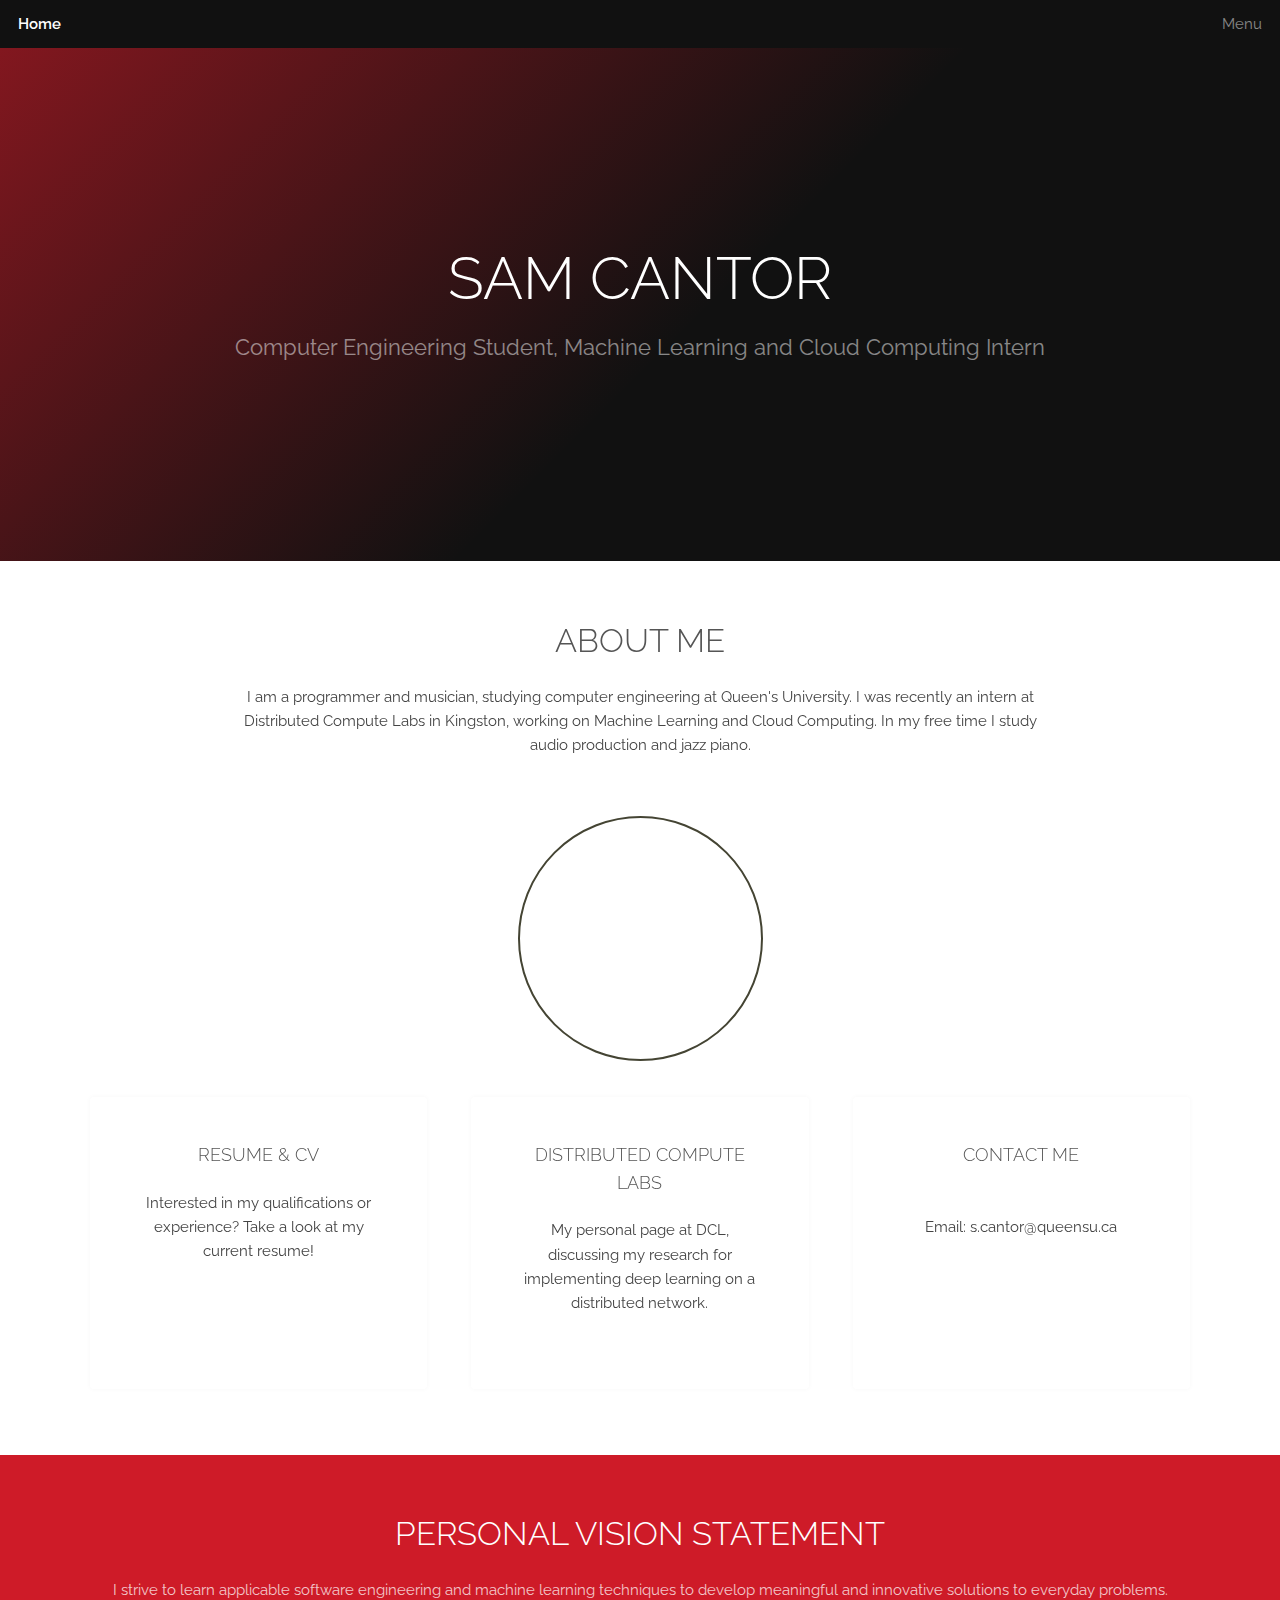
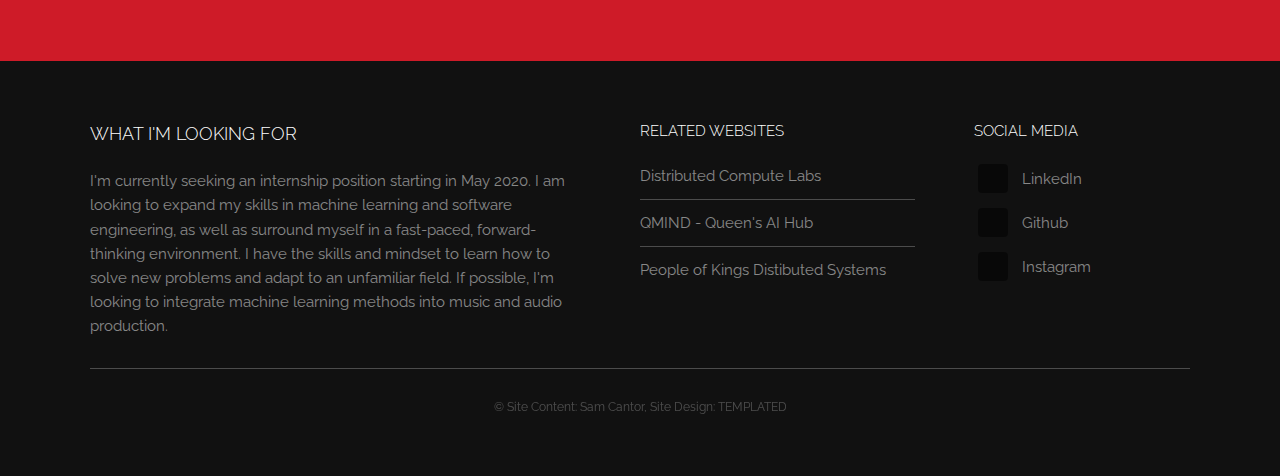
==== commit bb28727e: "remove 'in progress' message and projects from menu bar" ====
--- a/index.html
+++ b/index.html
@@ -28,7 +28,7 @@
 				<ul class="links">
 					<li><a href="index.html">Home</a></li>
 					<li><a href="resume.html">Resume & CV</a></li>
-					<li><a href="projects.html">Projects</a></li>
+					<!-- <li><a href="projects.html">Projects</a></li> -->
 					<!-- <li><a href="elements.html">Elements</a></li>
 					<li><a href="generic.html">Generic</a></li> -->
 				</ul>
@@ -38,8 +38,7 @@
 			<section id="banner">
 				<div class="inner">
 					<h1>Sam Cantor</h1>
-					<p>Computer Engineering Student, Machine Learning and Cloud Computing Intern <br> <br>
-						<i>*Website in progress*</i></p>
+					<p>Computer Engineering Student, Machine Learning and Cloud Computing Intern </p>
 				</div>
 				<picture src="images/campq"></picture>
 			</section>
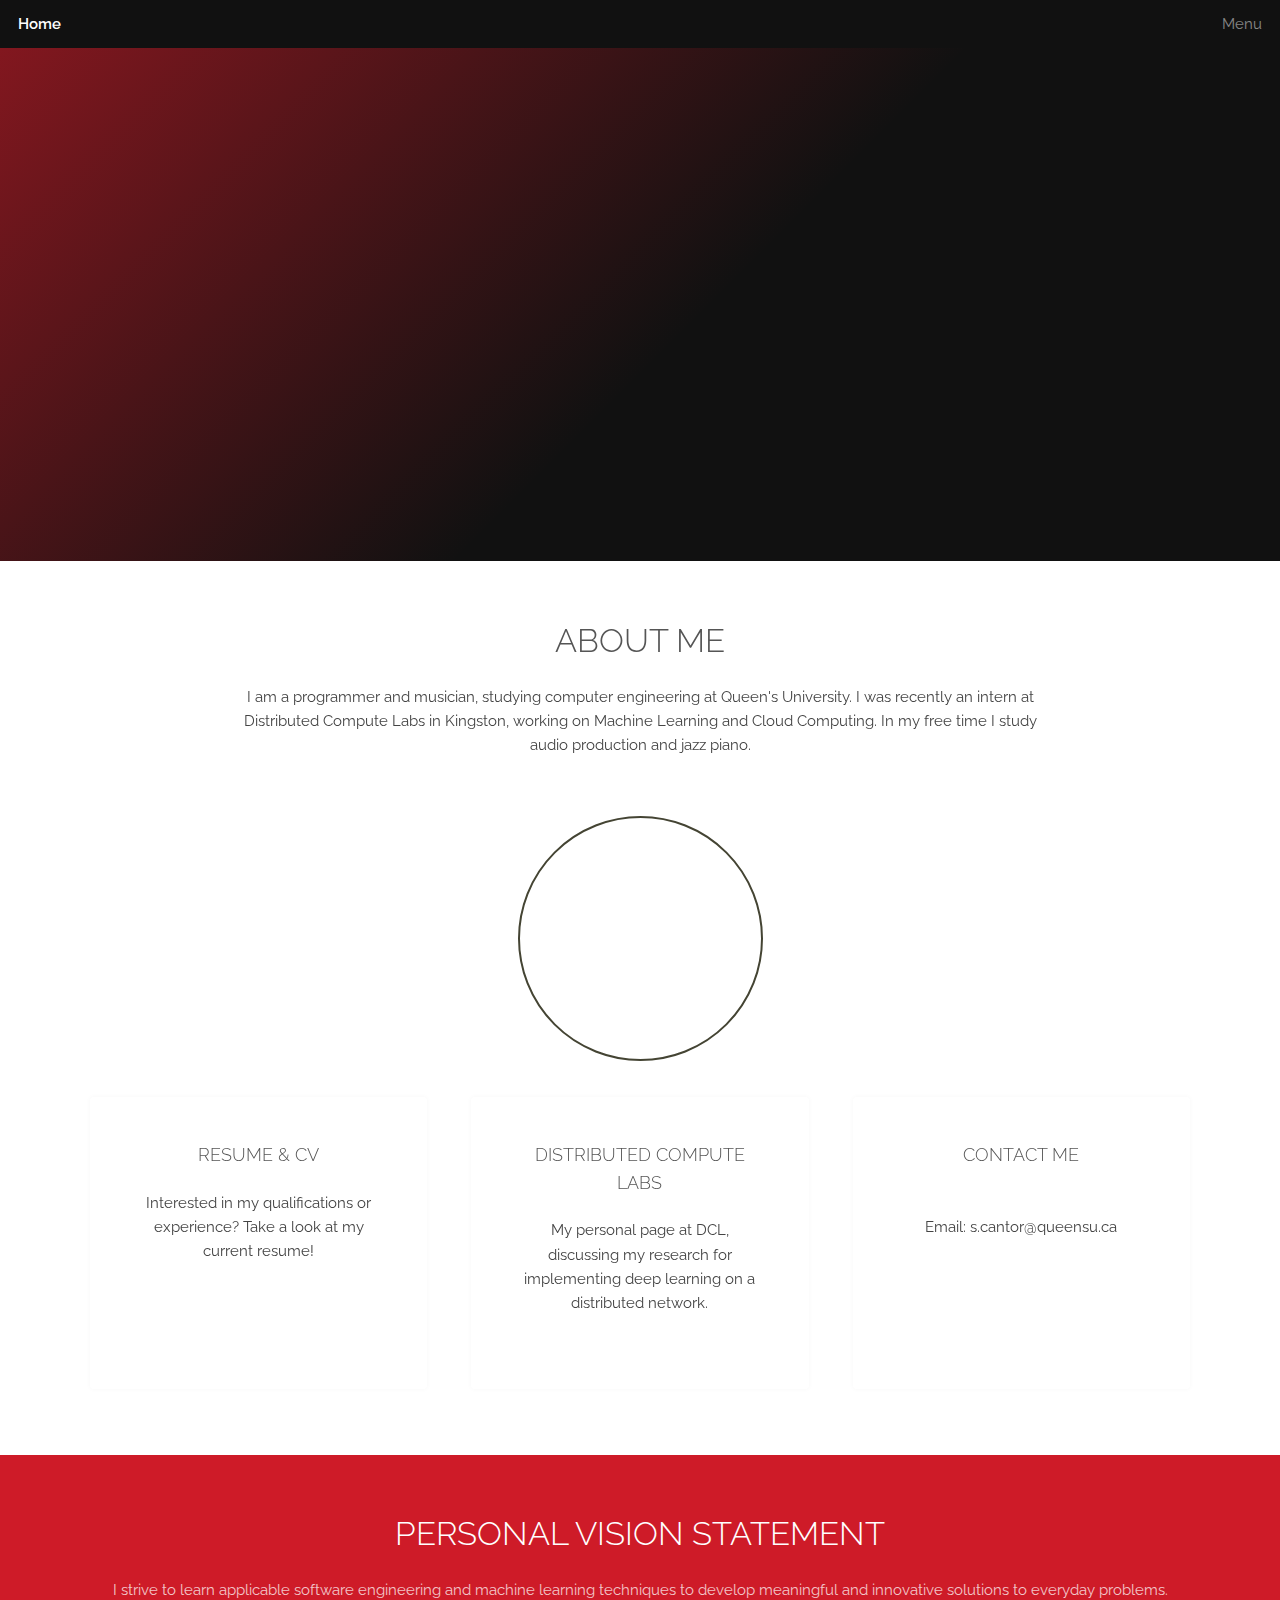
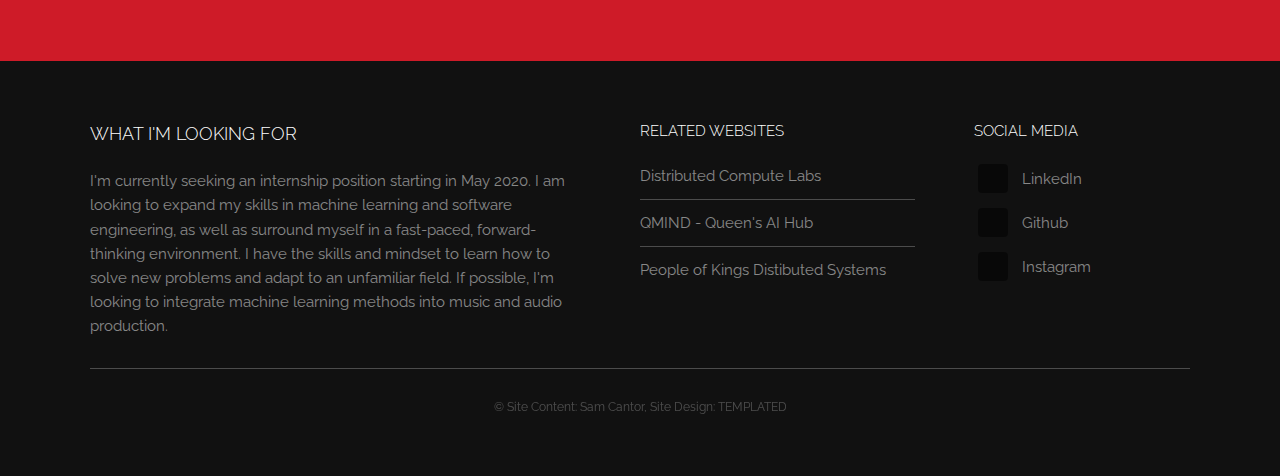
==== commit 8c5c0653: "update repo with current files" ====
--- a/index.html
+++ b/index.html
@@ -40,7 +40,7 @@
 					<h1>Sam Cantor</h1>
 					<p>Computer Engineering Student, Machine Learning and Cloud Computing Intern </p>
 				</div>
-				<picture src="images/campq"></picture>
+				<picture src="images/campqmind.jpg"></picture>
 			</section>
 
 		<!-- Highlights -->
--- a/assets/css/main.css
+++ b/assets/css/main.css
@@ -1827,7 +1827,7 @@
   -webkit-justify-content: center;
   -ms-justify-content: center;
   justify-content: center;
-  background-image: url("../../images/campqmind.JPG");
+  background-image: url("../../images/campqmind.jpg");
   background-position: center;
   background-repeat: no-repeat;
   background-size: cover;
@@ -2006,20 +2006,6 @@
     position: absolute;
     right: 50%;
     width: auto; }
-  #banner picture {
-    /* -moz-transform: translateX(50%) translateY(50%);
-    -webkit-transform: translateX(50%) translateY(50%);
-    -ms-transform: translateX(50%) translateY(50%);
-    transform: translateX(50%) translateY(50%); */
-    bottom: 60%;
-    height: auto;
-    min-height: 100%;
-    min-width: 100%;
-    overflow: hidden;
-    position: absolute;
-    right: 50%;
-    width: auto;
-  }
   #banner:before {
     -moz-transition: opacity 3s ease;
     -webkit-transition: opacity 3s ease;
@@ -2529,7 +2515,7 @@
   -webkit-justify-content: center;
   -ms-justify-content: center;
   justify-content: center;
-  background-image: linear-gradient(rgba(17, 17, 17, 0.25), rgba(17, 17, 17, 0.25)), url("../../images/campqmind.JPG");
+  background-image: linear-gradient(rgba(17, 17, 17, 0.25), rgba(17, 17, 17, 0.25)), url("../../images/banner.jpg");
   background-position: center;
   background-repeat: no-repeat;
   background-size: cover;
@@ -2851,3 +2837,23 @@
   box-shadow: 0 0 1.5rem 0 rgba(0, 0, 0, 0.2);
   visibility: visible; }
 
+.loader-wrapper {
+  width: 100%;
+  height: 100%;
+  position: absolute;
+  top: 0;
+  left: 0;
+  background-color: #242f3f;
+  display:flex;
+  justify-content: center;
+  align-items: center;
+}
+.loader {
+  display: inline-block;
+  width: 30px;
+  height: 30px;
+  position: relative;
+  /* top: 50%;                       ******* <- Remove this line ******** */
+  border: 4px solid #Fff;
+  animation: loader 2s infinite ease;
+}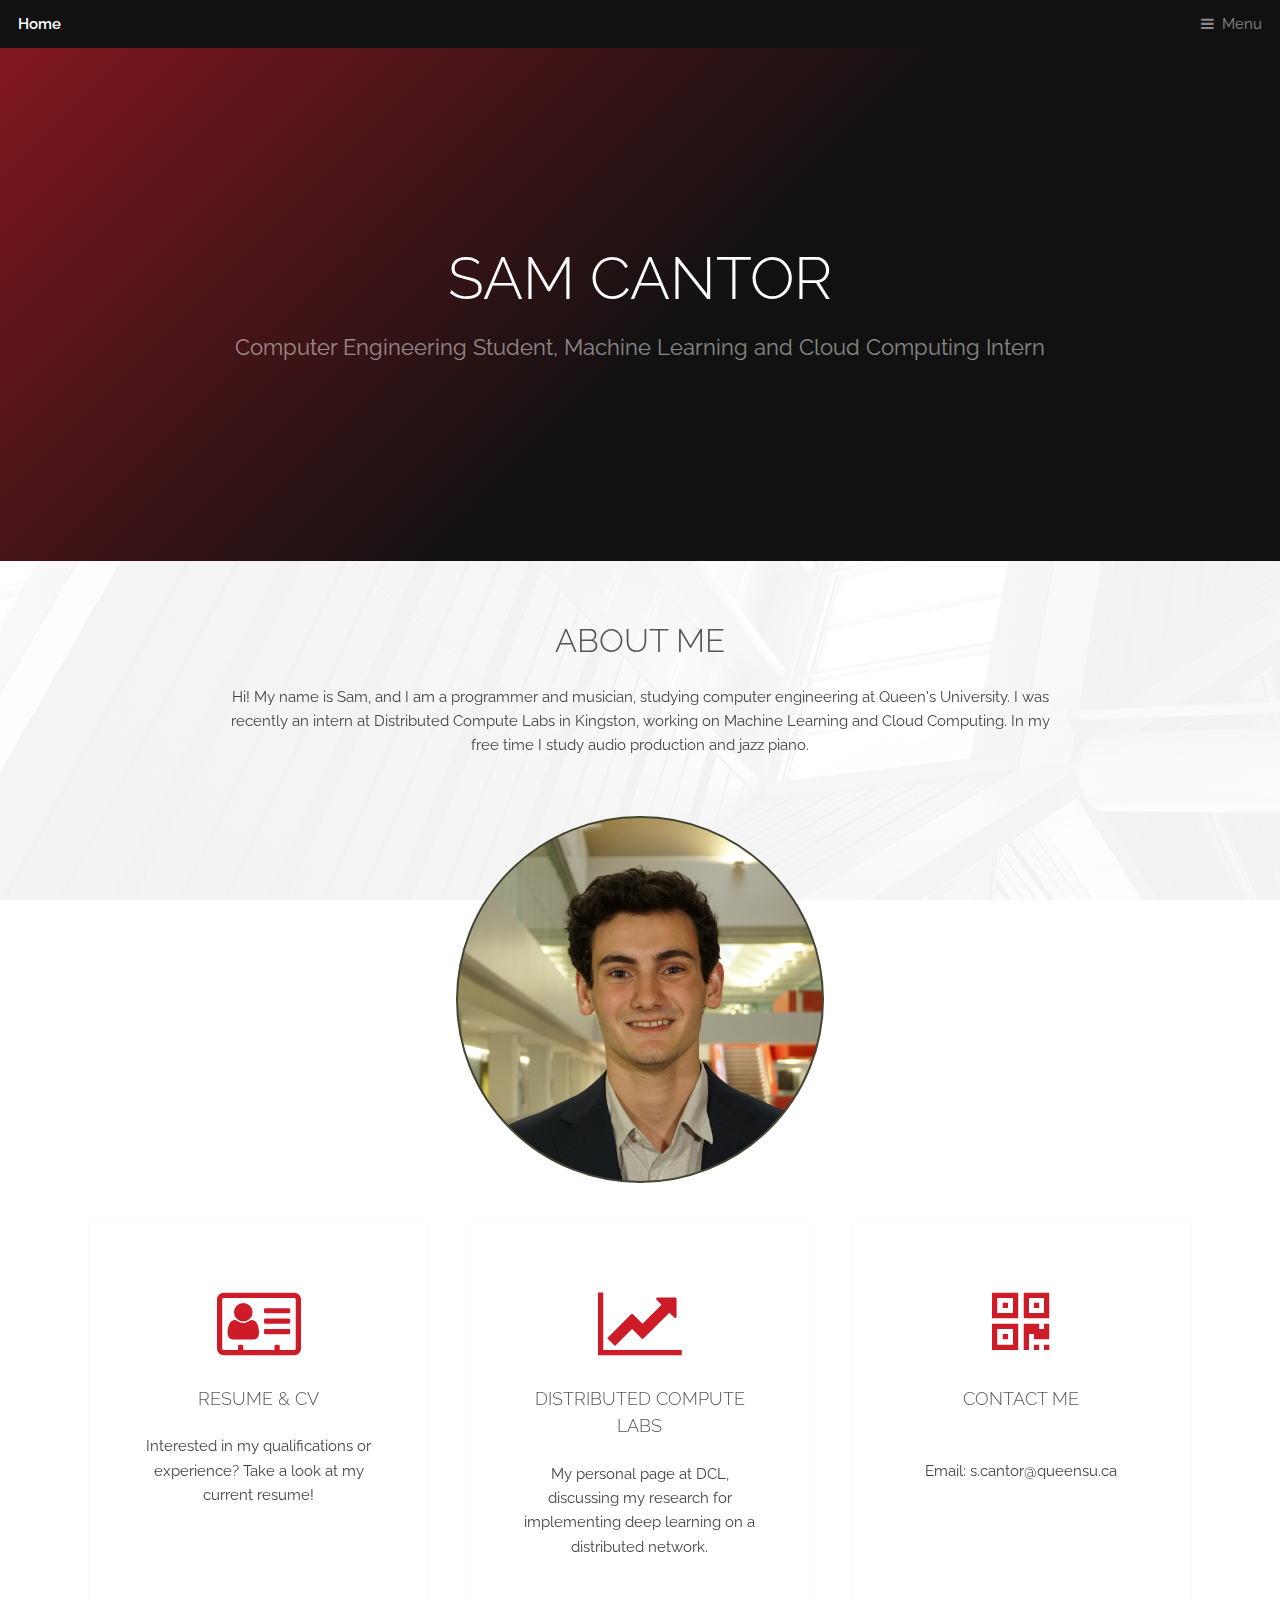
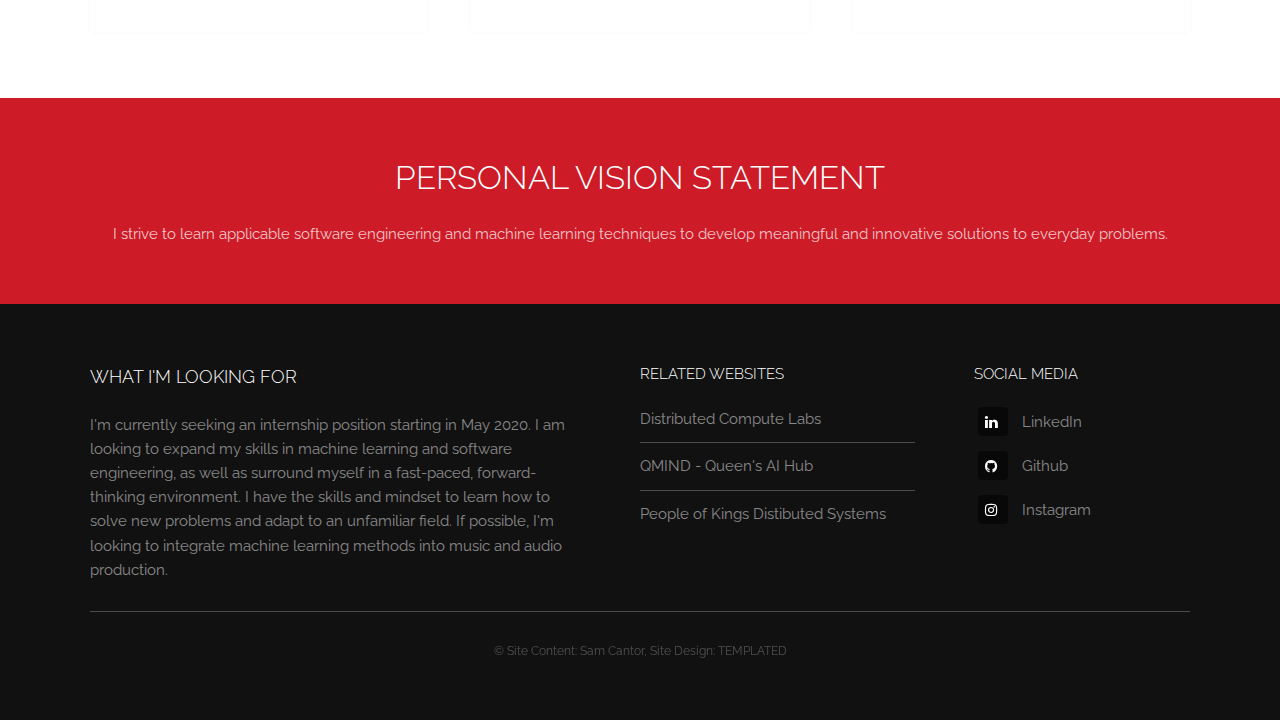
==== commit d88a9143: "style changes and project redesign" ====
--- a/index.html
+++ b/index.html
@@ -28,11 +28,12 @@
 				<ul class="links">
 					<li><a href="index.html">Home</a></li>
 					<li><a href="resume.html">Resume & CV</a></li>
-					<!-- <li><a href="projects.html">Projects</a></li> -->
+					<li><a href="projects.html">Projects</a></li>
 					<!-- <li><a href="elements.html">Elements</a></li>
 					<li><a href="generic.html">Generic</a></li> -->
 				</ul>
 			</nav>
+		
 
 		<!-- Banner -->
 			<section id="banner">
@@ -49,7 +50,7 @@
 					
 					<header class="special">
 						<h2>About Me</h2>
-						<p>I am a programmer and musician, studying computer engineering at Queen's University. I was recently an intern at
+						<p>Hi! My name is Sam, and I am a programmer and musician, studying computer engineering at Queen's University. I was recently an intern at
 							Distributed Compute Labs in Kingston, working on Machine Learning and Cloud Computing. In my free time I study
 							audio production and jazz piano.
 						</p>
@@ -233,7 +234,7 @@
 			<script src="assets/js/browser.min.js"></script>
 			<script src="assets/js/breakpoints.min.js"></script>
 			<script src="assets/js/util.js"></script>
-			<script src="assets/js/main.js"></script>
+			<script src="assets/js/main.js"></script>		
 
 	</body>
 </html>--- a/assets/css/main.css
+++ b/assets/css/main.css
@@ -20,21 +20,7 @@
 *, *:before, *:after {
   box-sizing: inherit; }
 
-.headshot {
-  position: relative;
-  height: calc(735px/3);
-  width: calc(735px/3);
-  background-image: url(../../images/sam.jpg); /* 800px × 735px */
-  background-size: cover;
-  /* background-position: 95% 50%; */
-  border: 2px solid #443;
-  border-radius: 100%;
-  margin-right: 1.5em;
-  margin-top: 1em;
-  margin-bottom: 1em;
-  /* float: left; */
-  margin: 0 auto;
-}
+
 
 body {
   background: #ffffff; }
@@ -1830,7 +1816,8 @@
   background-image: url("../../images/campqmind.jpg");
   background-position: center;
   background-repeat: no-repeat;
-  background-size: cover;
+  /* background-size: cover; */
+  background-size: 110%;
   border-top: 0;
   display: -ms-flexbox;
   height: 35rem !important;
@@ -2856,4 +2843,19 @@
   /* top: 50%;                       ******* <- Remove this line ******** */
   border: 4px solid #Fff;
   animation: loader 2s infinite ease;
-}+}
+.headshot {
+  position: relative;
+  height: calc(735px/2);
+  width: calc(735px/2);
+  background-image: url(../../images/sam.jpg); /* 800px × 735px */
+  background-size: cover;
+  /* background-position: 95% 50%; */
+  border: 2px solid #443;
+  border-radius: 100%;
+  margin-right: 1.5em;
+  margin-top: 1em;
+  margin-bottom: 1em;
+  /* float: left; */
+  margin: 0 auto;
+}
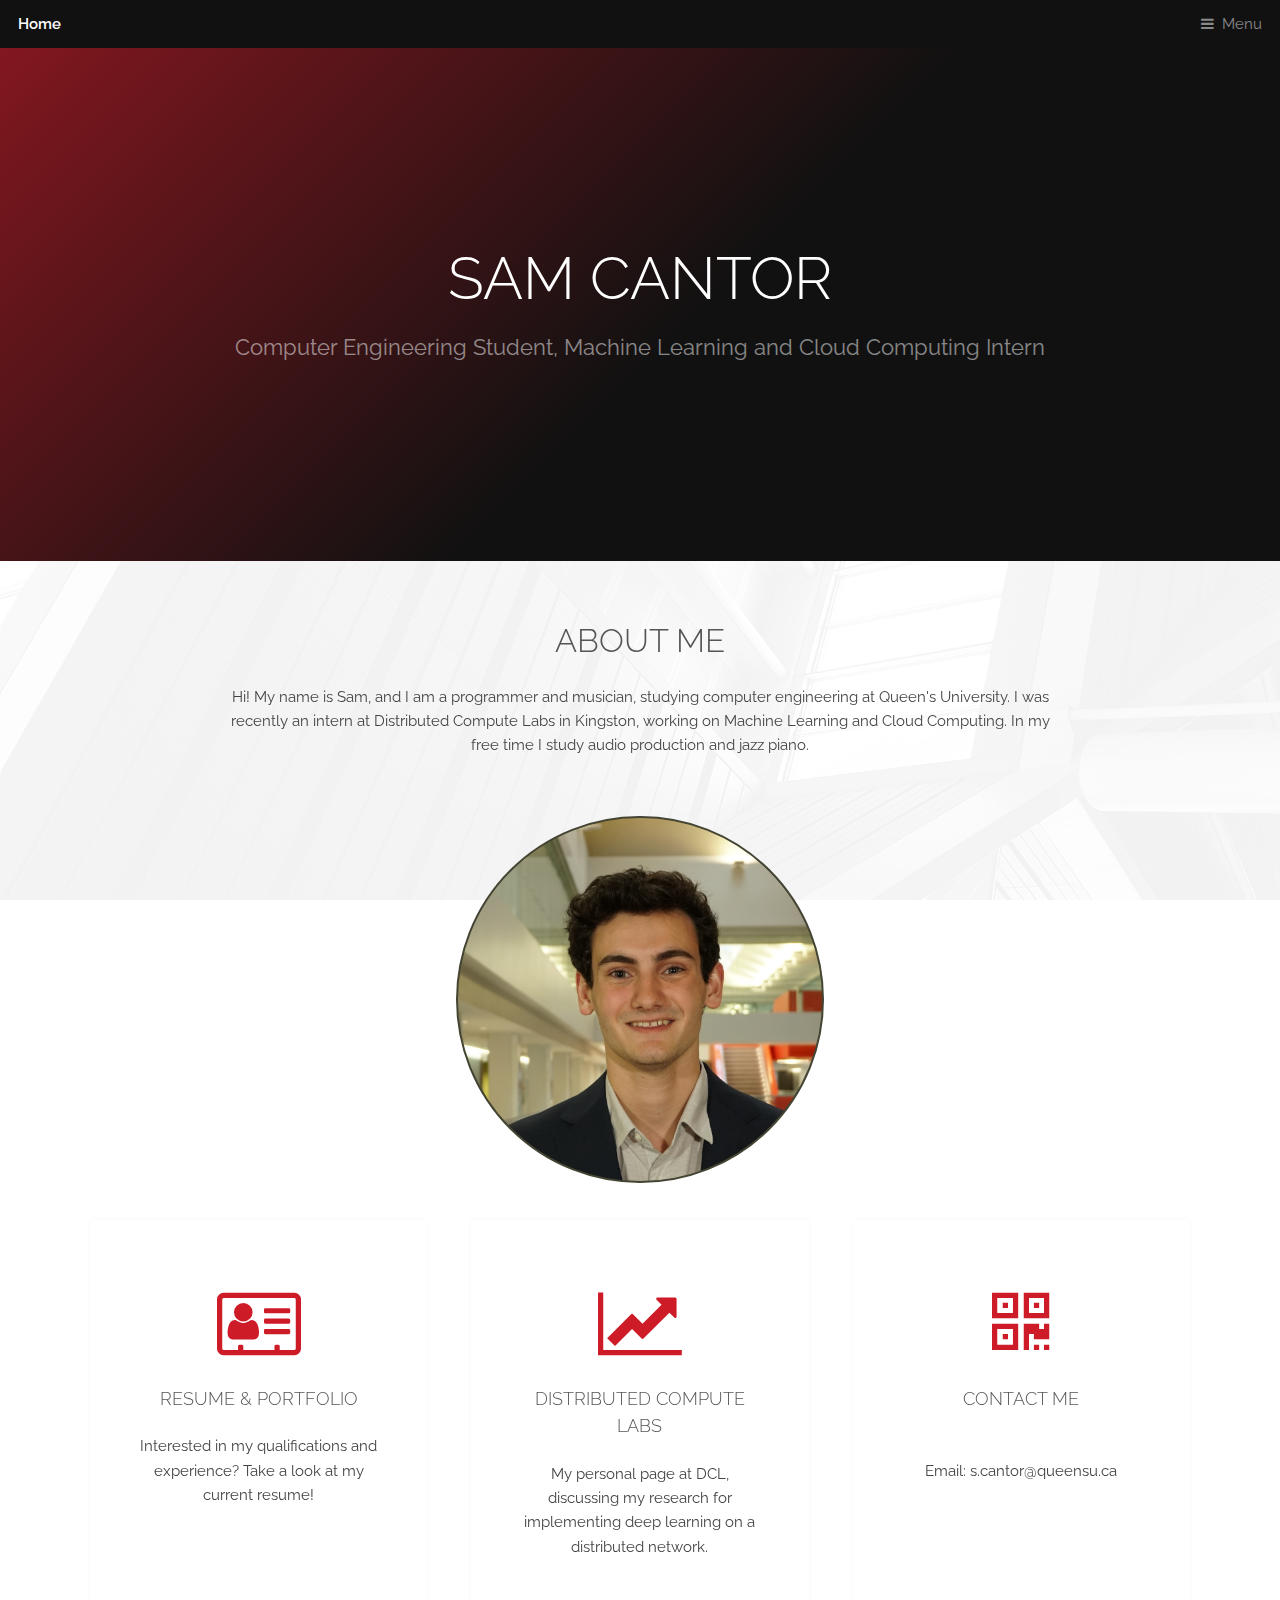
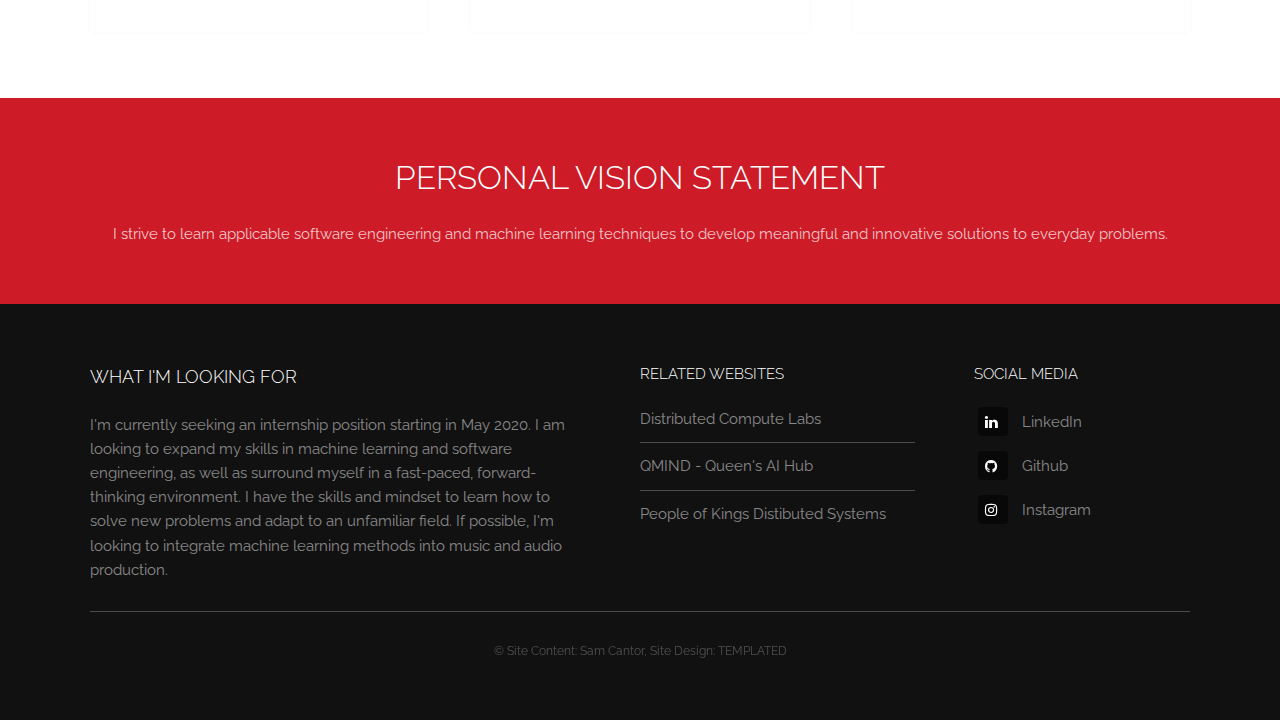
==== commit 863a30c7: "progress before fa change" ====
--- a/index.html
+++ b/index.html
@@ -27,10 +27,7 @@
 			<nav id="menu">
 				<ul class="links">
 					<li><a href="index.html">Home</a></li>
-					<li><a href="resume.html">Resume & CV</a></li>
-					<li><a href="projects.html">Projects</a></li>
-					<!-- <li><a href="elements.html">Elements</a></li>
-					<li><a href="generic.html">Generic</a></li> -->
+					<li><a href="resume.html">Resume & Portfolio</a></li>
 				</ul>
 			</nav>
 		
@@ -61,9 +58,9 @@
 							<div class="content">
 								<header>
 									<a href="resume.html" class="icon fa-vcard-o"><span class="label">Icon</span></a>
-									<h3>Resume & CV</h3>
-								</header>
-								<p>Interested in my qualifications or experience? Take a look at my current resume!</p>
+									<h3>Resume & Portfolio</h3>
+								</header>
+								<p>Interested in my qualifications and experience? Take a look at my current resume!</p>
 							</div>
 						</section>
 						<section>
--- a/assets/css/main.css
+++ b/assets/css/main.css
@@ -15,6 +15,7 @@
   html, body {
     min-width: 320px; } }
 html {
+  scroll-behavior: smooth;
   box-sizing: border-box; }
 
 *, *:before, *:after {
@@ -1816,8 +1817,7 @@
   background-image: url("../../images/campqmind.jpg");
   background-position: center;
   background-repeat: no-repeat;
-  /* background-size: cover; */
-  background-size: 110%;
+  background-size: cover;
   border-top: 0;
   display: -ms-flexbox;
   height: 35rem !important;
@@ -2502,7 +2502,7 @@
   -webkit-justify-content: center;
   -ms-justify-content: center;
   justify-content: center;
-  background-image: linear-gradient(rgba(17, 17, 17, 0.25), rgba(17, 17, 17, 0.25)), url("../../images/banner.jpg");
+  background-image: linear-gradient(rgba(17, 17, 17, 0.25), rgba(17, 17, 17, 0.25)), url("../../images/campqmind.jpg");
   background-position: center;
   background-repeat: no-repeat;
   background-size: cover;
@@ -2824,26 +2824,7 @@
   box-shadow: 0 0 1.5rem 0 rgba(0, 0, 0, 0.2);
   visibility: visible; }
 
-.loader-wrapper {
-  width: 100%;
-  height: 100%;
-  position: absolute;
-  top: 0;
-  left: 0;
-  background-color: #242f3f;
-  display:flex;
-  justify-content: center;
-  align-items: center;
-}
-.loader {
-  display: inline-block;
-  width: 30px;
-  height: 30px;
-  position: relative;
-  /* top: 50%;                       ******* <- Remove this line ******** */
-  border: 4px solid #Fff;
-  animation: loader 2s infinite ease;
-}
+/* For my picture */
 .headshot {
   position: relative;
   height: calc(735px/2);
@@ -2859,3 +2840,16 @@
   /* float: left; */
   margin: 0 auto;
 }
+
+/* Make some text noselect, like buttons.
+   Thanks to: https://stackoverflow.com/questions/826782/how-to-disable-text-selection-highlighting
+*/
+.noselect {
+  -webkit-touch-callout: none; /* iOS Safari */
+    -webkit-user-select: none; /* Safari */
+     -khtml-user-select: none; /* Konqueror HTML */
+       -moz-user-select: none; /* Old versions of Firefox */
+        -ms-user-select: none; /* Internet Explorer/Edge */
+            user-select: none; /* Non-prefixed version, currently
+                                  supported by Chrome, Opera and Firefox */
+}